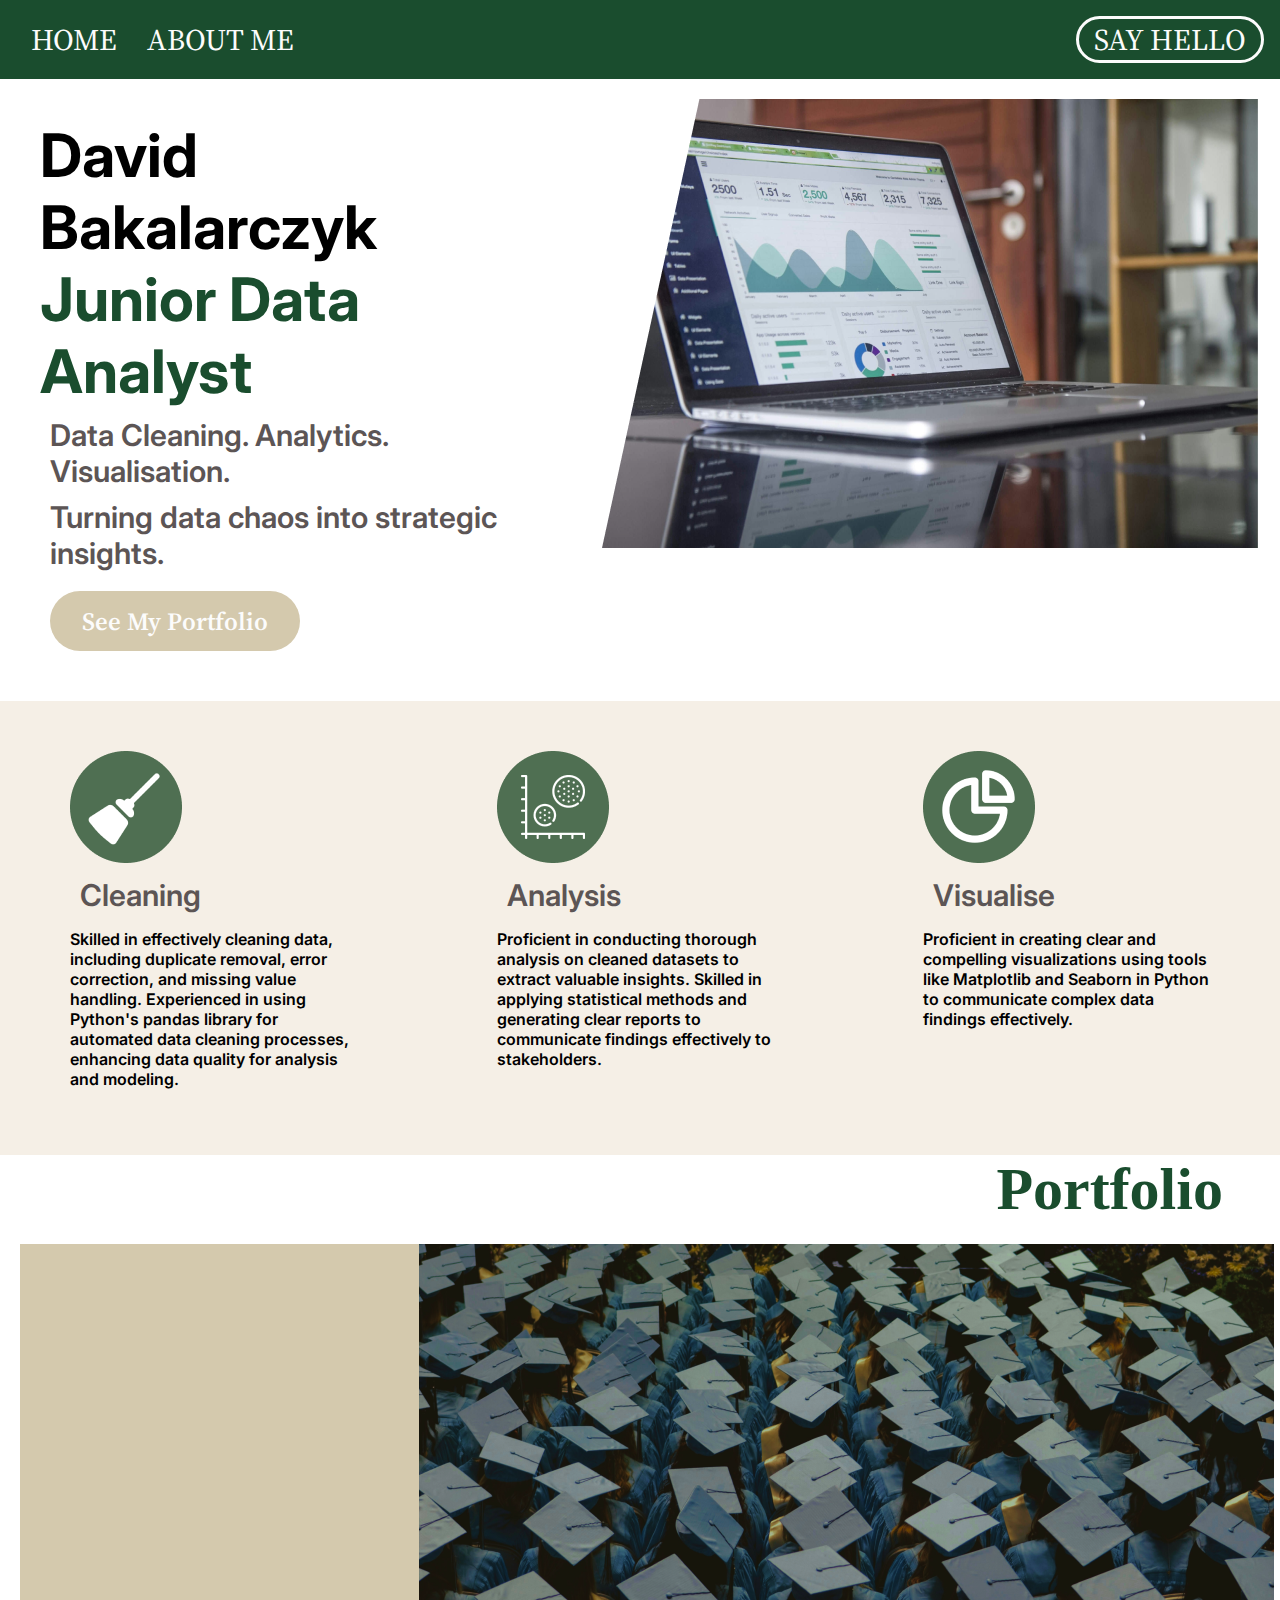
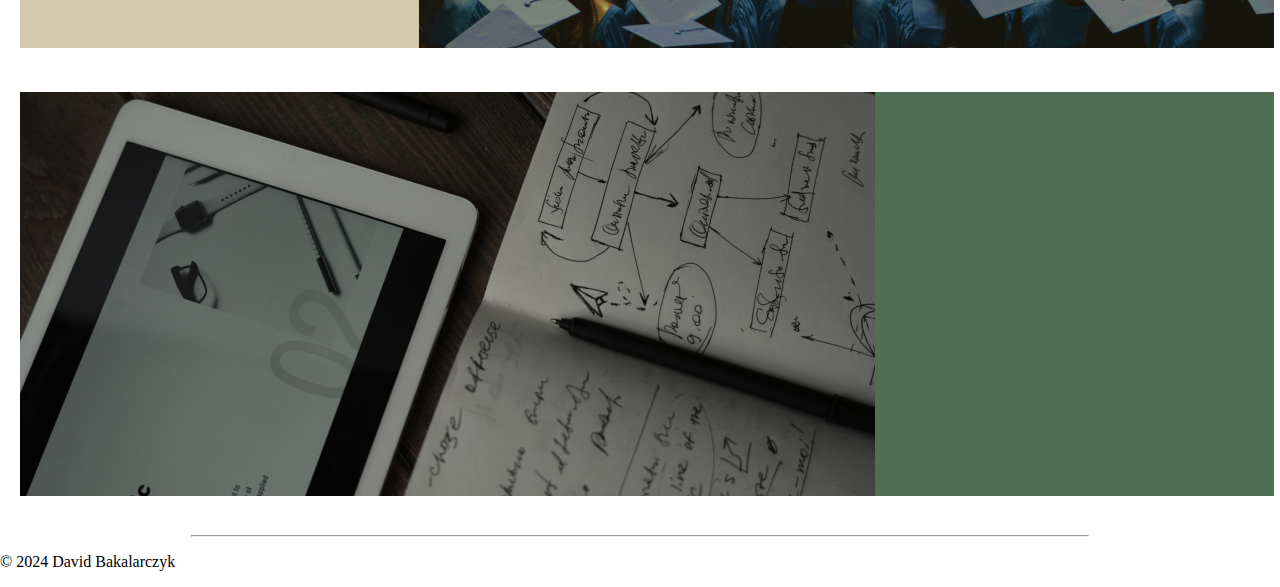
==== index.html @ 4bcd3a57 "Update HTML structure and CSS look on website, corelate with other updates" ====
<!doctype html>
<html lang="en">
  <head>
    <link rel="stylesheet" href="./static/styles.css">
    <link rel="preconnect" href="https://fonts.googleapis.com">
    <link rel="preconnect" href="https://fonts.gstatic.com" crossorigin>
    <link href="https://fonts.googleapis.com/css2?family=Source+Serif+4:ital,opsz,wght@0,8..60,200..900;1,8..60,200..900&display=swap" rel="stylesheet">
    <link href="https://fonts.googleapis.com/css2?family=Inter:wght@100..900&display=swap" rel="stylesheet">
  </head>

  <body>
    <nav class="navbar">
        <ul>
            <li class="item1"><a href="">HOME</a></li>
            <li class="item2"><a href="">ABOUT ME</a></li>
            <li class="item3"><a href="">SAY HELLO</a></li>
        </ul>
    </nav>

    <section class="split-section">
        <div class="text-section"> 
            <h2 class="name">David Bakalarczyk</h2>
            <h2 class="job-title">Junior Data Analyst</h2>
            <p class="short-description">Data Cleaning. Analytics. Visualisation.</p>
            <p class="short-description">Turning data chaos into strategic insights.</p>
            <button class="porfolio-button">See My Portfolio</button>
        </div>
        <div class="image-section">
            <img src="./static/laptop_image.png" 
            alt="Picture of laptop with plots and charts"/> 
        </div>
    </section>

    <section class="porfolio-section">

        <div class="column">
            <img src="./static/cleaning_image.png" alt="cleaning broom image" />        
            <p class="short-description">Cleaning</p>
            <p class="skill-description">
                Skilled in effectively cleaning data, including duplicate removal, 
                error correction, and missing value handling. Experienced in using Python's pandas
                library for automated data cleaning processes, enhancing data quality for analysis 
                and modeling.
            </p>
        </div>

        <div class="column">
            <img src="./static/plot_image.png" alt="Image of analise on the plot"/> 
            <p class="short-description">Analysis</p>
            <p class="skill-description">
                Proficient in conducting thorough analysis on cleaned datasets to extract 
                valuable insights. Skilled in applying statistical methods and generating 
                clear reports to communicate findings effectively to stakeholders.
            </p>
        </div>

        <div class="column">
            <img src="./static/chart_image.png" alt="Image of visualisation on the chart"/> 
            <p class="short-description">Visualise</p>
            <p class="skill-description">
                Proficient in creating clear and compelling visualizations using tools 
                like Matplotlib and Seaborn in Python to communicate complex data findings 
                effectively.
            </p>
        </div>

    </section>

    <section>
        <div class="grid-container">
            <div>
                <h2 class="job-title label-portfolio">Portfolio</h2>
            </div>
            <div class="grid-item">
                <img src="./static/graduation_image.png" alt="Graduation image with phrase:'My Bachelor's Thesis'"/>
            </div>
            <div class="grid-item">
                <img src="./static//related_image.png" alt="Related Analysis Projects Image"/>
            </div>
        </div>

    </section>

    <section class="Tool-Proficiency">
        <div> 
            <hr style="width: 70%; margin-top: 15px;"/>
        </div>
    </section>

    <footer>
        <p>© 2024 David Bakalarczyk</p>
    </footer>

  </body>

</html>
---- static/styles.css ----
body, html {
    margin: 0;
    padding: 0;
}

.navbar {
    background-color: #1A4D2E;
    height: 78.68px;
    width: 100%;
    margin: 0;
    padding: 0;
}

.navbar ul {
    list-style-type: none;
    padding: 16px;
    margin: 0;
    overflow: hidden;
    display: flex; 
    justify-content: flex-start; 
    align-items: center;
}

.navbar a {
    text-decoration: none;
    color: #FCFCFC;
    padding: 15px;
    font-size: 30px;
    font-family: "Source Serif 4", serif;
    font-weight: medium;
}


.item3 {
    margin-left: auto; 
    border-width: 3px;
    border-color: #FCFCFC;
    border-style: solid;
    border-radius: 90px;
}

.name {
    font-size: 60px;
    margin: 0;
    padding: 0;
}

.job-title {
    font-size: 60px;
    margin: 0;
    padding: 0;
    color: #1A4D2E;
}

.split-section {
    display: flex;
}

.text-section, .image-section {
    flex: 1;
    padding: 20px;
}

.text-section {
    margin: 20px;
    padding: 20px;
    font-family: "Inter";
}

.porfolio-button {
    border: #D4C9AD;
    background-color: #D4C9AD;
    color: #FCFCFC;
    font-family: "Source Serif 4", serif;
    font-weight: 600;
    border-radius: 90px;
    height: 60px;
    width: 250.45px;
    font-size: 25px;
    margin: 10px;
}

.short-description {
    font-size: 30px;
    font-family: "Inter";
    font-weight: 600;
    color: #5C5555;
    margin: 10px;
}

.porfolio-section {
    background-color: #F5EFE6;
    display: flex;
}

.column {
    float: left;
    padding: 50px 70px ;
    width: 33.33%;
}

.skill-description {
    font-family: "Inter";
    font-weight: 600;
    font-size: 16px;
    color: #000000;   
}

.label-portfolio {
    margin-left: 77%;
}

.grid-container {
    display: grid;
    grid-template-columns: auto;
}

.grid-item {
    padding: 20px;
    text-align: center;
}
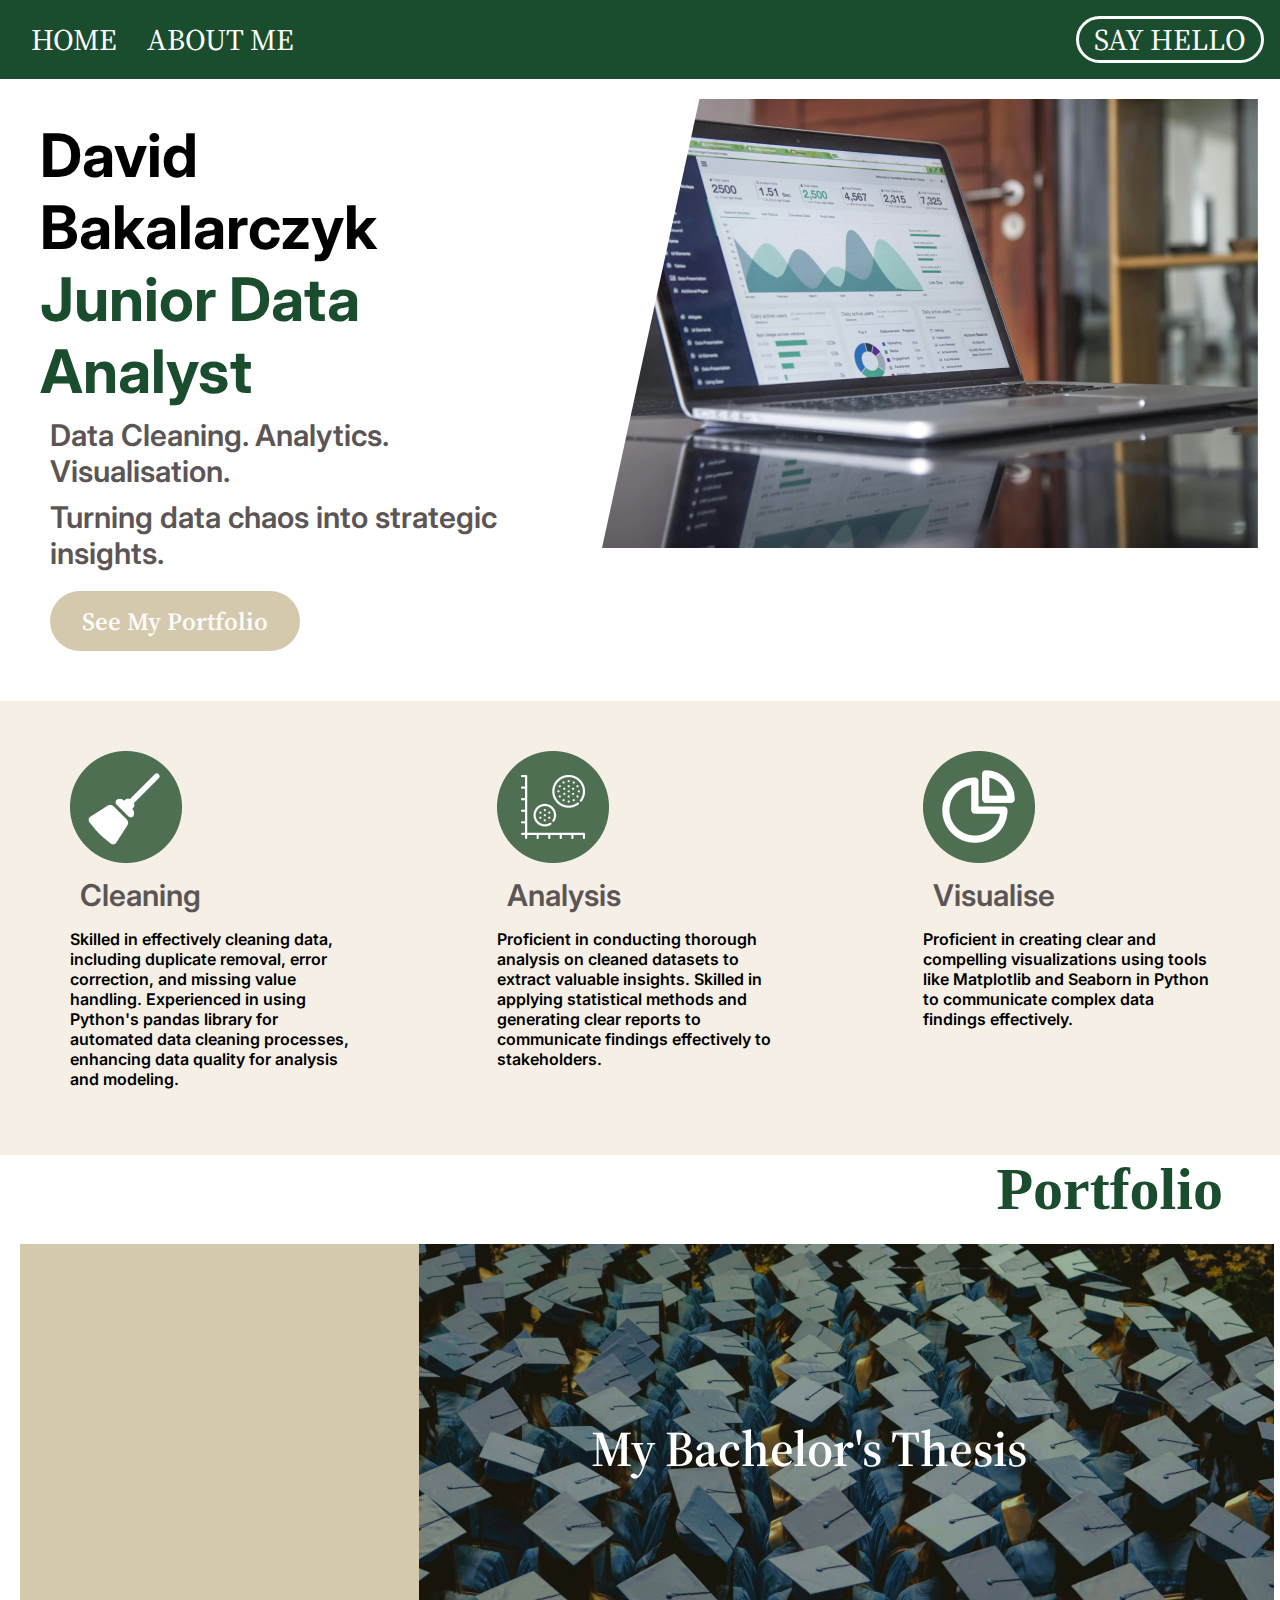
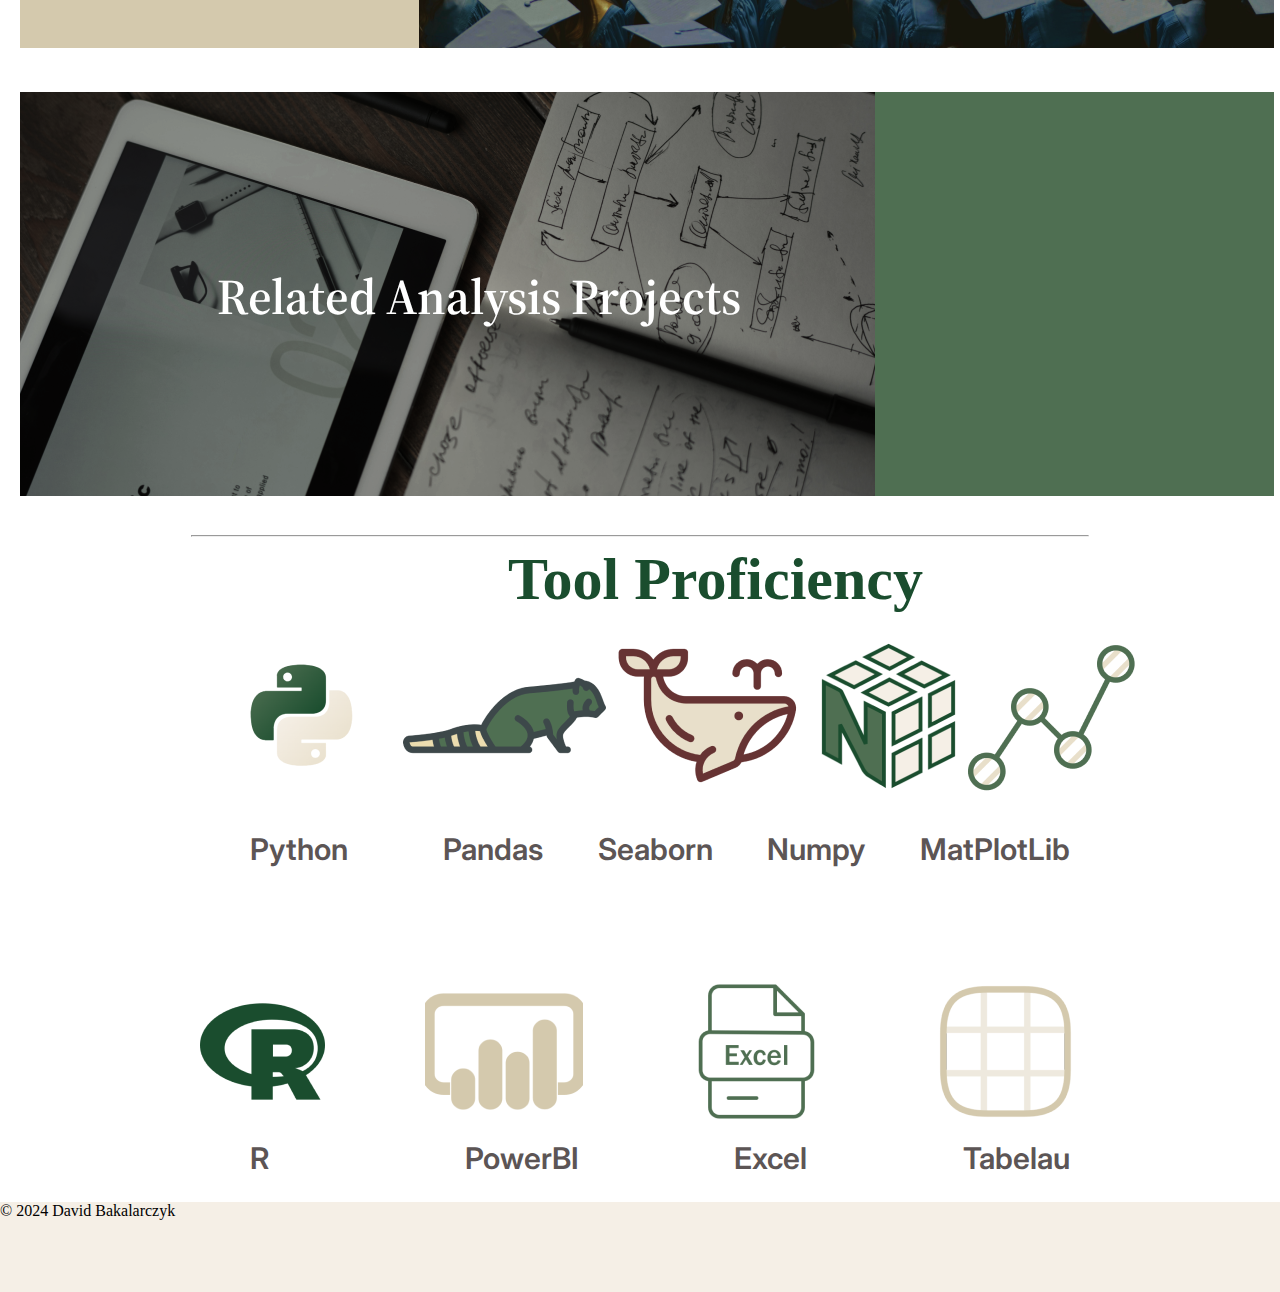
==== commit 5fe24b60: "Upgrade 'Tool Proficiency' Section and starting footer section" ====
--- a/index.html
+++ b/index.html
@@ -73,9 +73,11 @@
             </div>
             <div class="grid-item">
                 <img src="./static/graduation_image.png" alt="Graduation image with phrase:'My Bachelor's Thesis'"/>
+                <div class="white-text">My Bachelor's Thesis</div>
             </div>
             <div class="grid-item">
                 <img src="./static//related_image.png" alt="Related Analysis Projects Image"/>
+                <div class="white-text-1">Related Analysis Projects</div>
             </div>
         </div>
 
@@ -83,11 +85,59 @@
 
     <section class="Tool-Proficiency">
         <div> 
-            <hr style="width: 70%; margin-top: 15px;"/>
+            <div><hr style="width: 70%; margin-top: 15px;"/></div>
+            <div class="grid-container-python">
+                <h2 class="job-title label-tool">Tool Proficiency</h2>
+            </div>
+            <div class="grid-container-python">
+                <div>
+                    <img src="./static/python_svg_icon.png">
+                </div>
+                <div>
+                    <img src="./static/pandas__svg_icon.png">
+                </div>
+                <div>
+                    <img src="./static/seaborn_svg_icon.png">
+                </div>
+                <div>
+                    <img src="./static/numpy_svg_icon.png">
+                </div>
+                <div>
+                    <img src="./static/matplotlib_svg_icon.png">
+                </div>
+            </div>
+            <div class="grid-container-python">
+                <p class="short-description" style="margin: 0px 50px;">Python</p>
+                <p class="short-description">Pandas</p>
+                <p class="short-description">Seaborn</p>
+                <p class="short-description">Numpy</p>
+                <p class="short-description">MatPlotLib</p>
+            </div>
+            <div class="grid-container-python" style="margin-top: 100px;">
+                <div>
+                    <img src="./static/r_svg_icon.png">
+                </div>
+                <div>
+                    <img src="./static/powerbi_svg_icon.png">
+                </div>
+                <div>
+                    <img src="./static/excel_svg_icon.png">
+                </div>
+                <div>
+                    <img src="./static/tabelau_svg_icon.png">
+                </div>
+            </div> 
+            <div class="grid-container-python">
+                <p class="short-description" style="margin: 0px 50px;">R</p>
+                <p class="short-description">PowerBI</p>
+                <p class="short-description">Excel</p>
+                <p class="short-description">Tabelau</p>
+
+            </div>
         </div>
     </section>
 
-    <footer>
+    <footer class="footer">
         <p>© 2024 David Bakalarczyk</p>
     </footer>
 
--- a/static/styles.css
+++ b/static/styles.css
@@ -118,4 +118,47 @@
 .grid-item {
     padding: 20px;
     text-align: center;
+    position: relative; 
+    display: inline-block;
+}
+
+.white-text {
+    position: absolute; 
+    top: 50%; 
+    left: 62.5%;
+    transform: translate(-50%, -50%); 
+    color: white;
+    padding: 10px;
+    font-size: 50px;
+    font-family: "Source Serif 4", serif;
+    font-weight: 600;
+}
+
+.white-text-1 {
+    position: absolute; 
+    top: 50%; 
+    left: 37%;
+    transform: translate(-50%, -50%); 
+    color: white;
+    padding: 10px;
+    font-size: 50px;
+    font-family: "Source Serif 4", serif;
+    font-weight: 600;
+}
+
+.grid-container-python {
+    display: flex;
+    justify-content: space-between; 
+    align-items: center;
+    margin: 0px 200px;
+}
+
+.label-tool {
+    margin-left: 35%;
+}
+
+
+.footer {
+    height: 90px;
+    background-color: #F5EFE6;
 }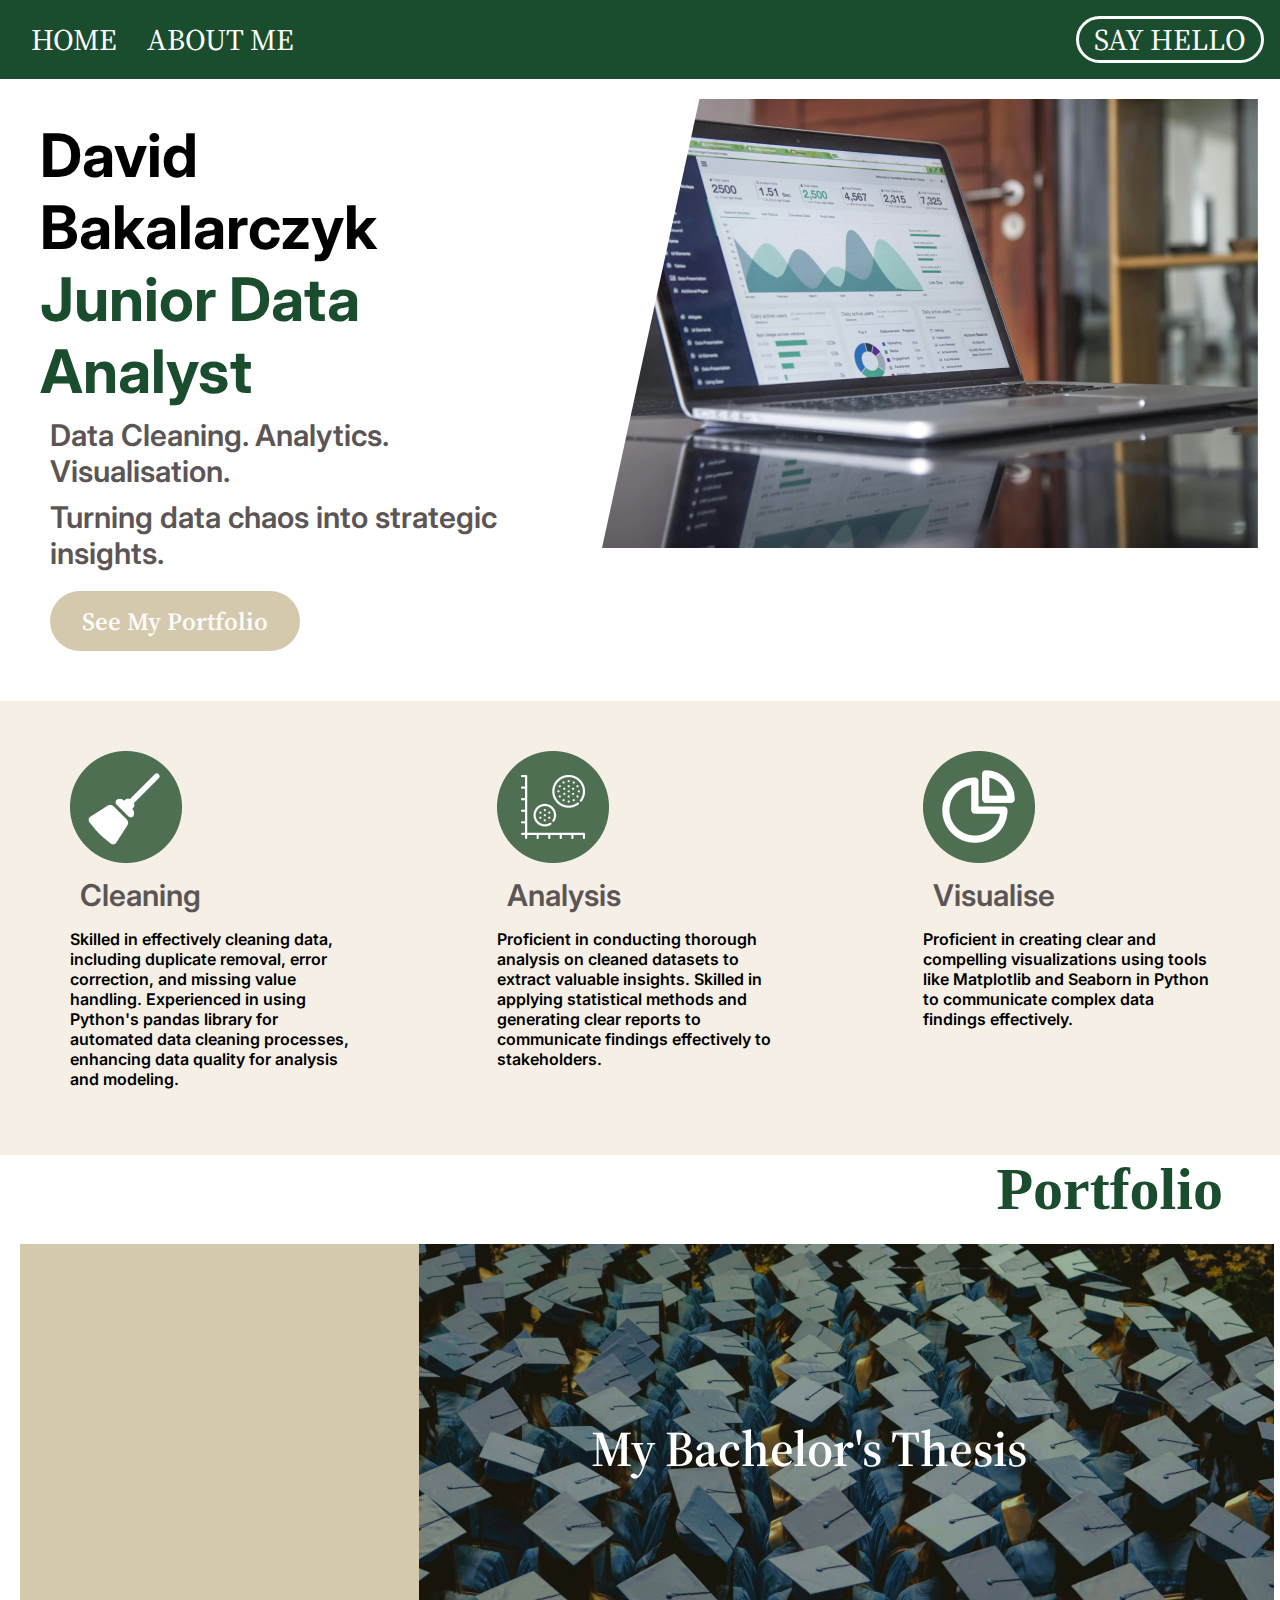
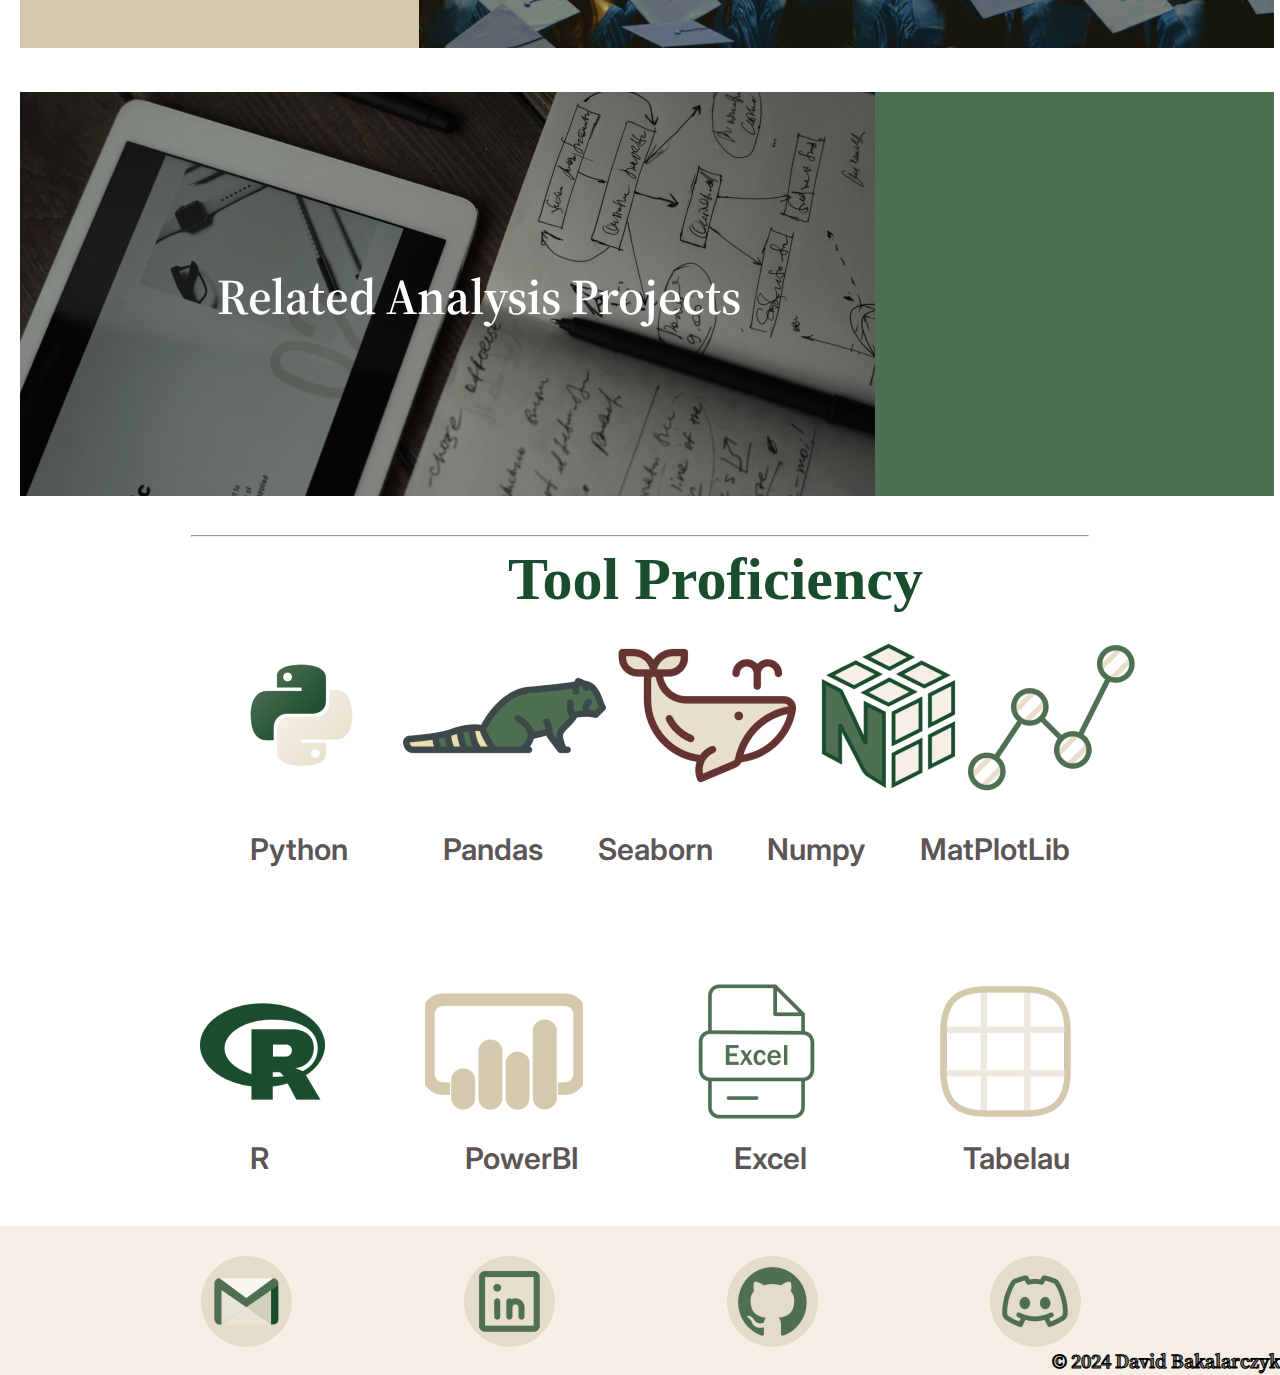
==== commit 18f698fe: "Add footer style and grid place area for imgs" ====
--- a/index.html
+++ b/index.html
@@ -138,7 +138,11 @@
     </section>
 
     <footer class="footer">
-        <p>© 2024 David Bakalarczyk</p>
+        <p class="footer-label">© 2024 David Bakalarczyk</p>
+        <img class="footer-item" src="./static/icon_gmail.png" style="grid-area: 1 / 1 / 2 / 2;" />
+        <img class="footer-item" src="./static/icon_linkedin.png" style="grid-area: 1 / 2 / 2 / 3;"/>
+        <img class="footer-item" src="./static/icon_github.png" style="grid-area: 1 / 3 / 2 / 4;"/>
+        <img class="footer-item" src="./static/icon_discord.png" style="grid-area: 1 / 4 / 2 / 5;"/>
     </footer>
 
   </body>
--- a/static/styles.css
+++ b/static/styles.css
@@ -159,6 +159,26 @@
 
 
 .footer {
-    height: 90px;
     background-color: #F5EFE6;
-}+    display: grid;
+    grid-template-columns: repeat(4, 1fr);
+    grid-template-rows: 1fr 0.1fr;
+    margin-top: 40px;
+}
+
+.footer-item {
+    margin: 0 65%;
+    padding: 30px 10px 0 30px;
+}
+
+.footer-label {
+    font-size: 20px;
+    font-family: "Source Serif 4", serif;
+    -webkit-text-fill-color: gray; 
+    -webkit-text-stroke-width: 1px;
+    -webkit-text-stroke-color: black;
+    font-weight: 600;
+    grid-area: 2/5/3/6;
+    margin: 0px;
+}
+
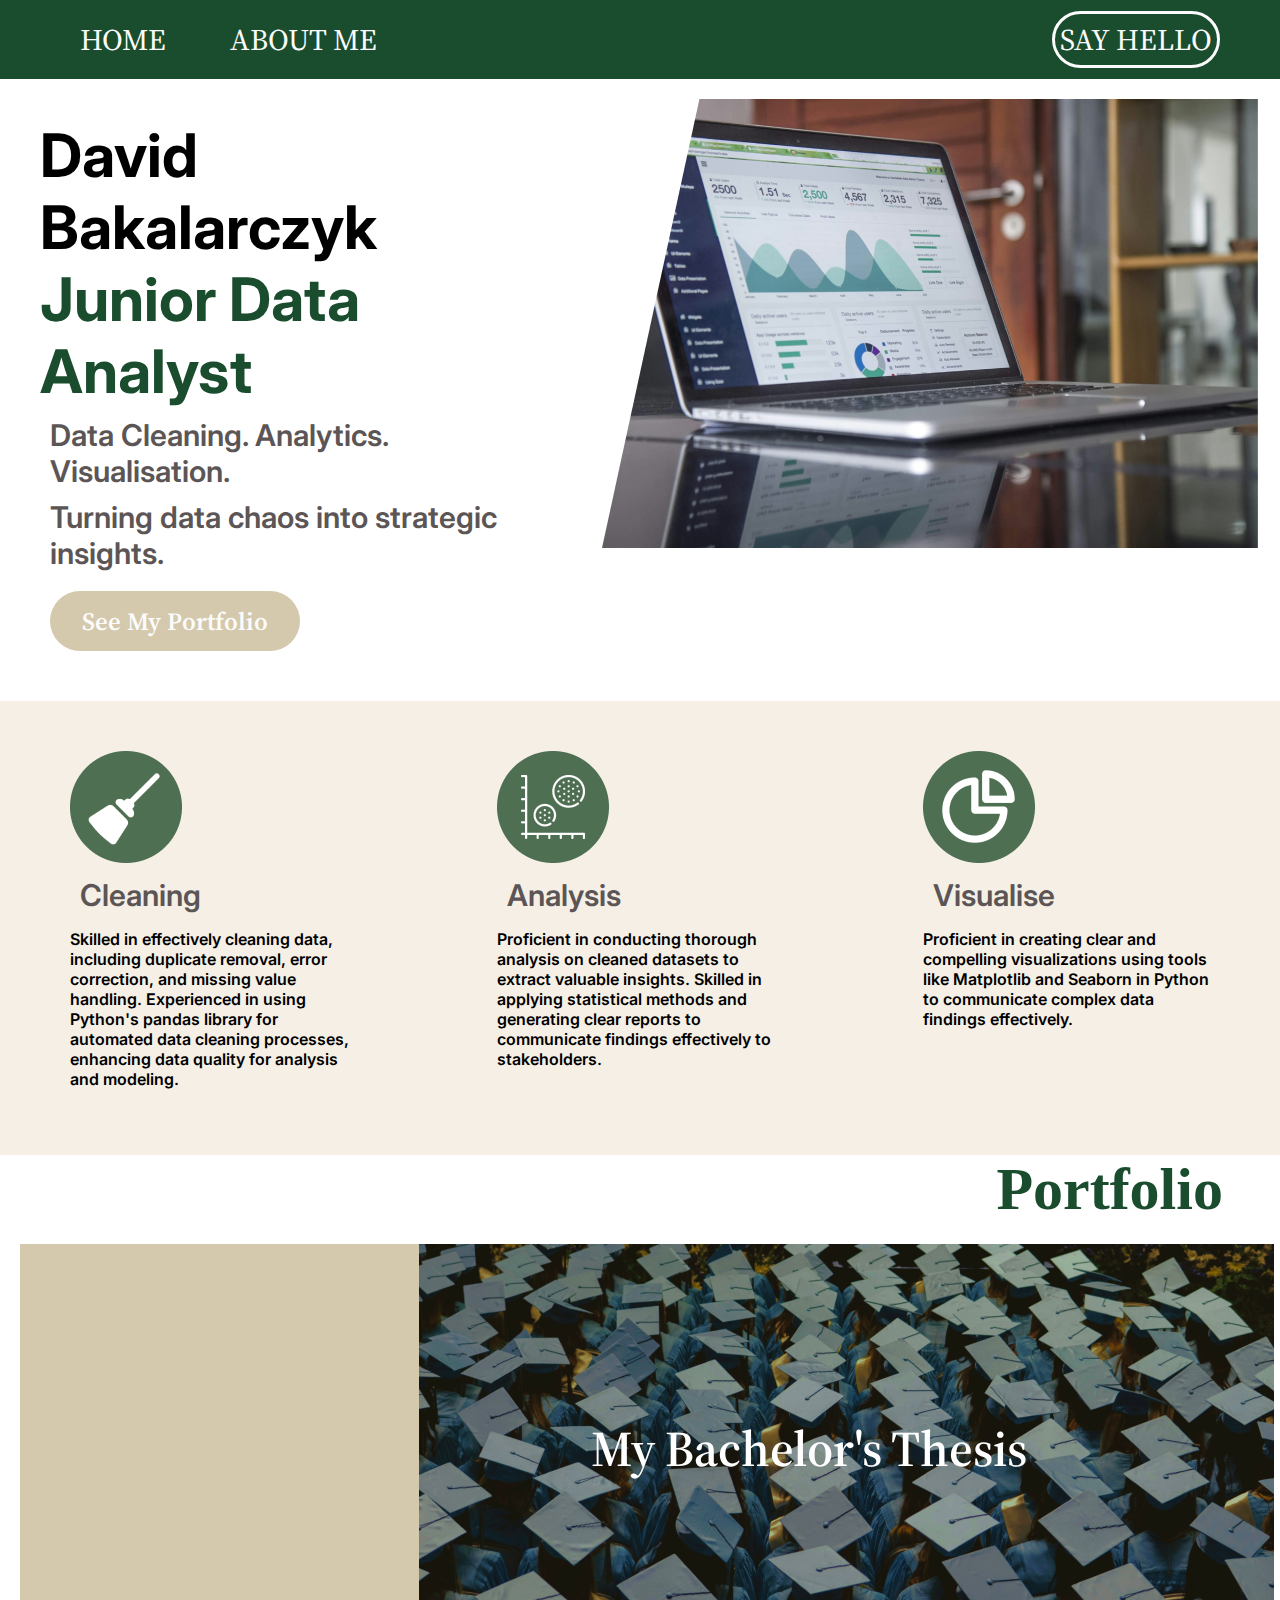
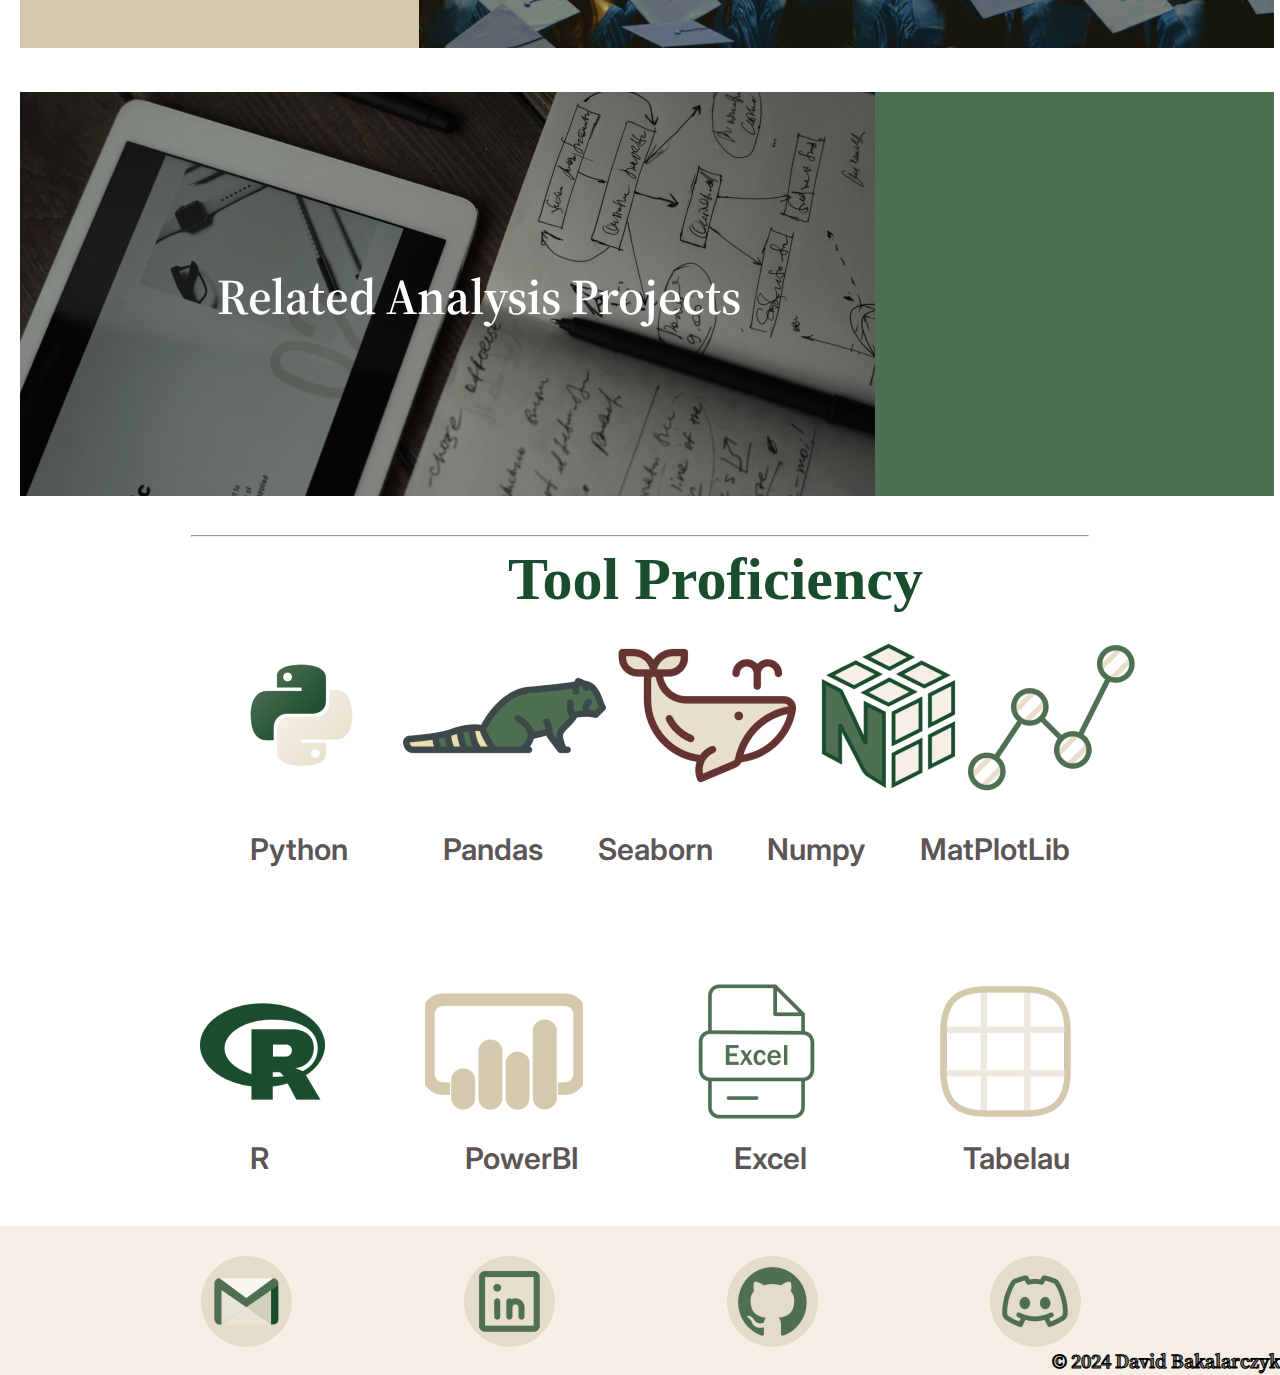
==== commit 4968d498: "Navbar improvement: Add grid and correct elements inside" ====
--- a/index.html
+++ b/index.html
@@ -10,11 +10,9 @@
 
   <body>
     <nav class="navbar">
-        <ul>
-            <li class="item1"><a href="">HOME</a></li>
-            <li class="item2"><a href="">ABOUT ME</a></li>
-            <li class="item3"><a href="">SAY HELLO</a></li>
-        </ul>
+        <div><a href="">HOME</a></div>
+        <div><a href="">ABOUT ME</a></div>
+        <div><a href="">SAY HELLO</a></div>
     </nav>
 
     <section class="split-section">
--- a/static/styles.css
+++ b/static/styles.css
@@ -3,41 +3,52 @@
     padding: 0;
 }
 
+/* NAVBAR SECTION START*/
+
 .navbar {
     background-color: #1A4D2E;
-    height: 78.68px;
-    width: 100%;
-    margin: 0;
-    padding: 0;
-}
-
-.navbar ul {
-    list-style-type: none;
-    padding: 16px;
-    margin: 0;
-    overflow: hidden;
-    display: flex; 
-    justify-content: flex-start; 
+    display: grid;
+    grid-template-columns: auto;
+    grid-template-columns: 1fr;
+    height:78.68px;;
+    grid-auto-flow: dense;
+    justify-items: stretch;
     align-items: center;
+    column-gap: 40px;
 }
 
 .navbar a {
     text-decoration: none;
     color: #FCFCFC;
-    padding: 15px;
     font-size: 30px;
     font-family: "Source Serif 4", serif;
-    font-weight: medium;
+    font-weight: medium;   
 }
 
+.navbar div:first-child{
+    grid-column: -3;
+    width: 60px;
+    margin-left: 80px;
+}
 
-.item3 {
-    margin-left: auto; 
+.navbar div:nth-child(2){
+    grid-column: -2;
+    margin-left: 50px;
+}
+
+.navbar div:last-child {
+    grid-column: 2;
     border-width: 3px;
     border-color: #FCFCFC;
     border-style: solid;
     border-radius: 90px;
+    padding: 5px;
+    margin-right: 60px;
 }
+
+/* NAVBAR SECTION END*/
+
+
 
 .name {
     font-size: 60px;
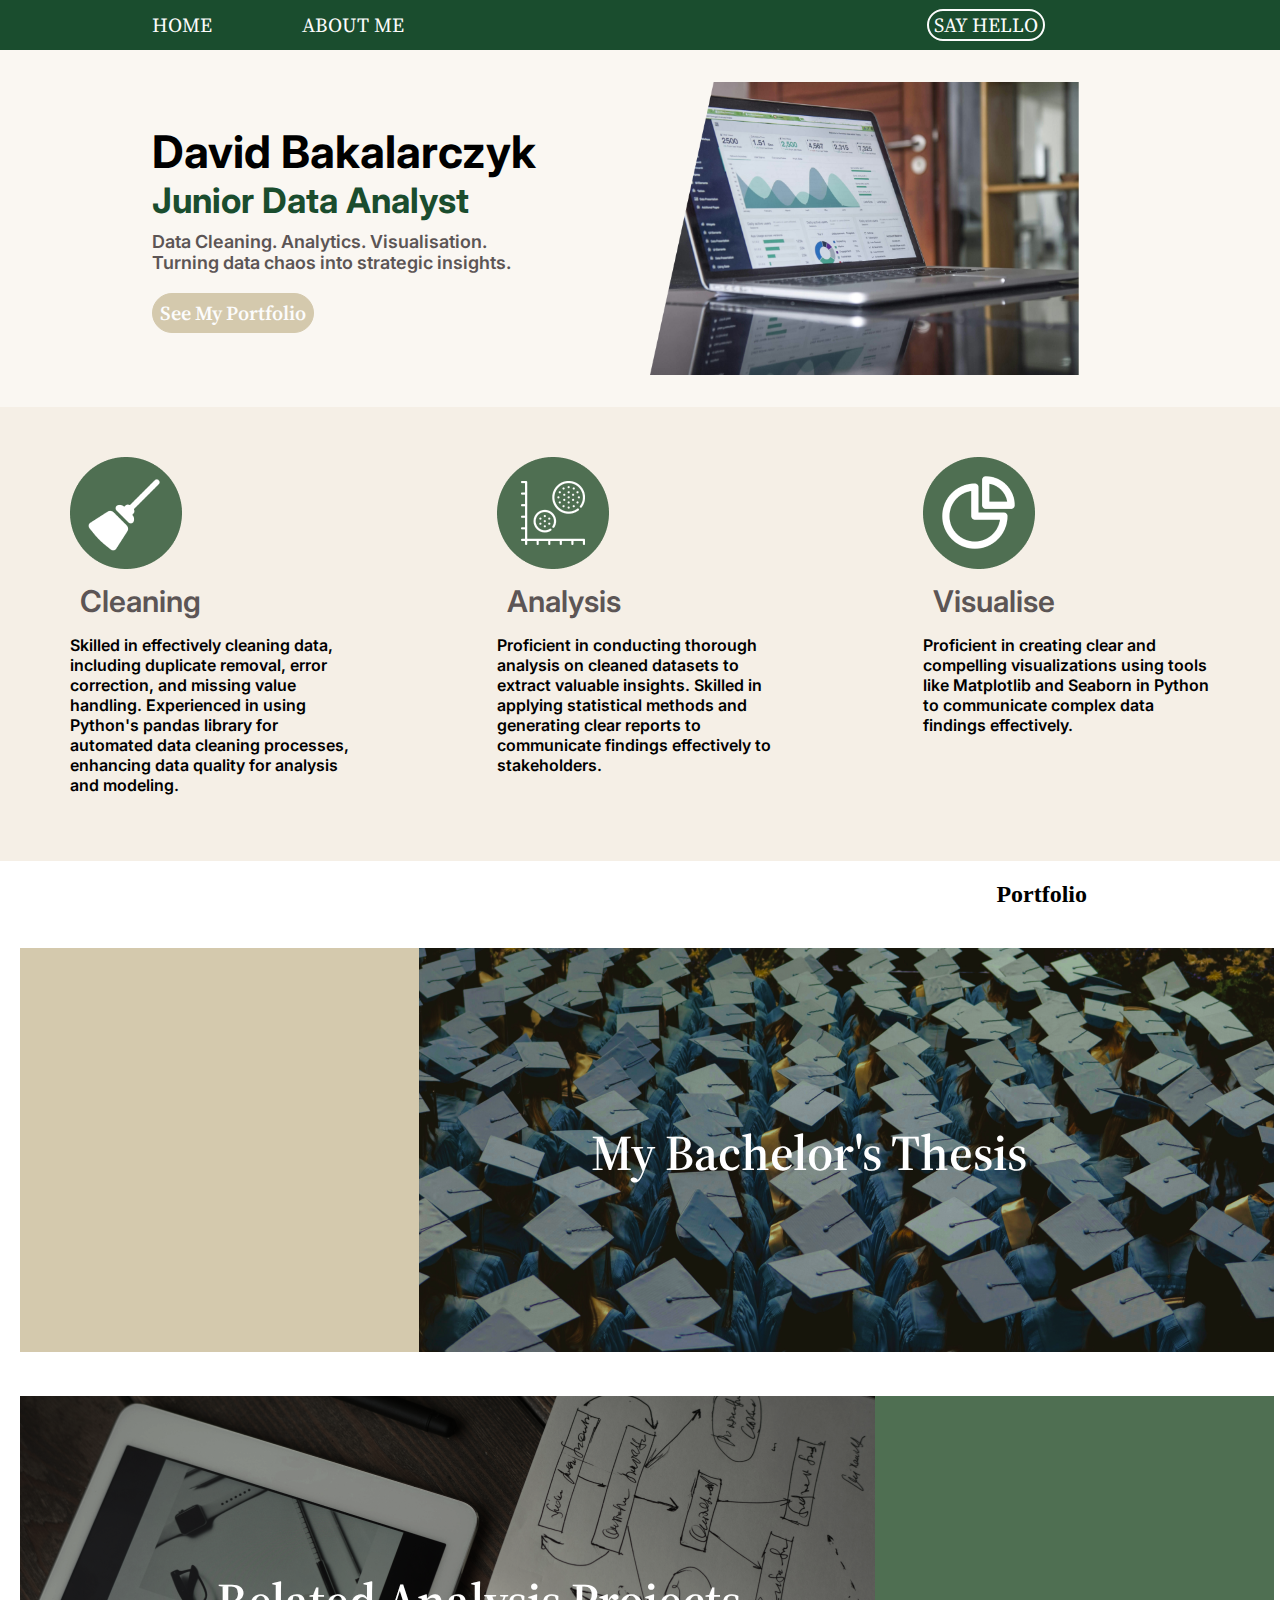
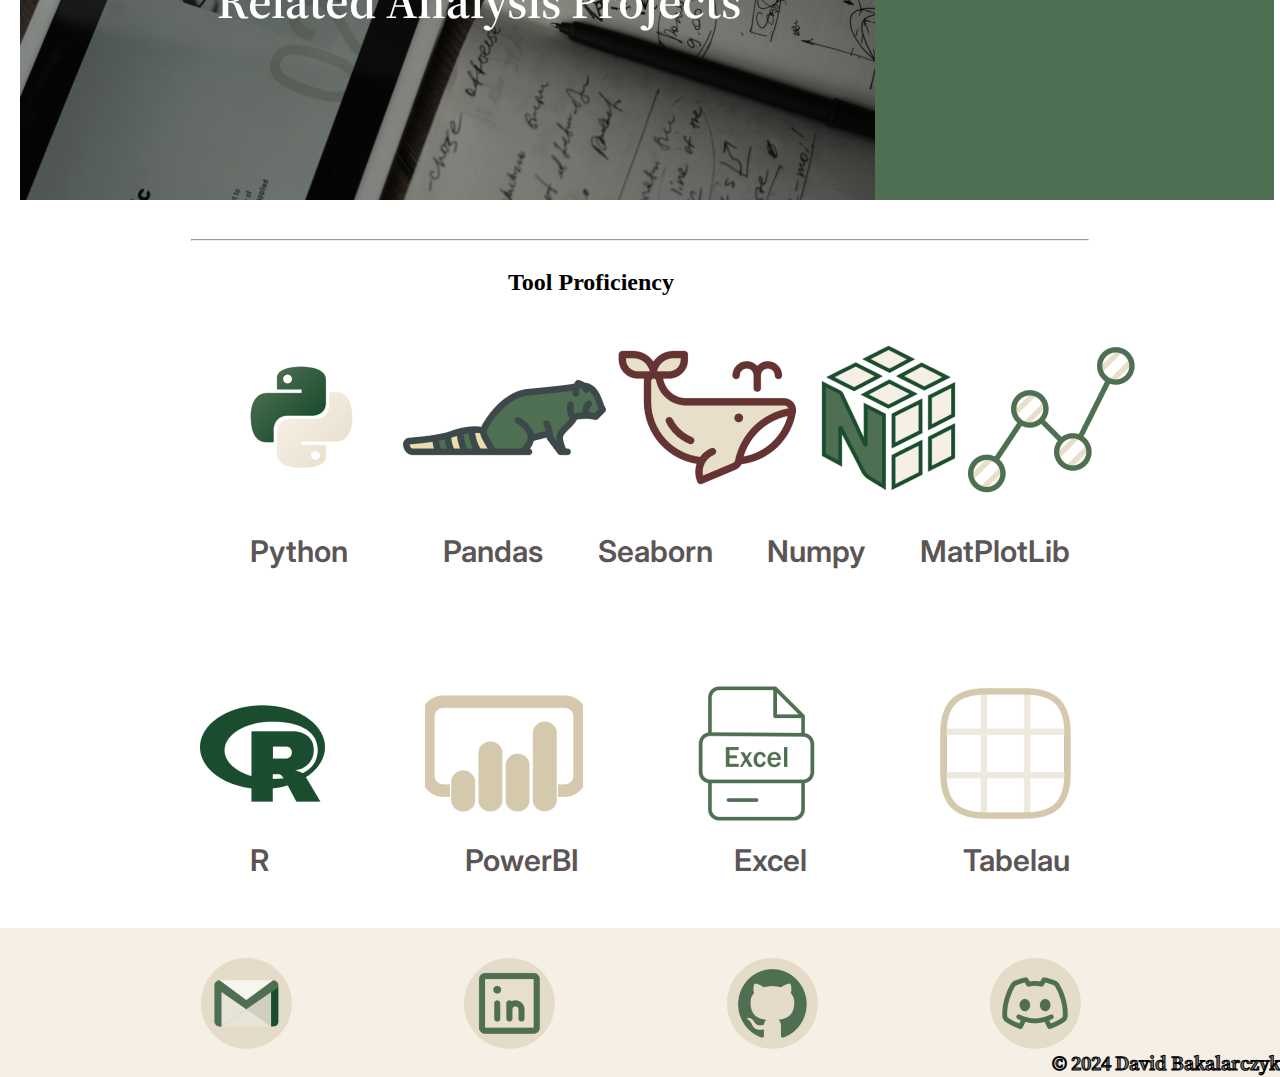
==== commit 93560069: "Visual Correction of Introduction Section: center layouts and img" ====
--- a/index.html
+++ b/index.html
@@ -15,15 +15,16 @@
         <div><a href="">SAY HELLO</a></div>
     </nav>
 
-    <section class="split-section">
-        <div class="text-section"> 
-            <h2 class="name">David Bakalarczyk</h2>
-            <h2 class="job-title">Junior Data Analyst</h2>
-            <p class="short-description">Data Cleaning. Analytics. Visualisation.</p>
-            <p class="short-description">Turning data chaos into strategic insights.</p>
-            <button class="porfolio-button">See My Portfolio</button>
+    <section class="introduction-section">
+        <div> 
+            <h2>David Bakalarczyk</h2>
+            <h2>Junior Data Analyst</h2>
+            <p>Data Cleaning. Analytics. Visualisation.</p>
+            <p>Turning data chaos into strategic insights.</p>
+            <button>See My Portfolio</button>
         </div>
-        <div class="image-section">
+        
+        <div>
             <img src="./static/laptop_image.png" 
             alt="Picture of laptop with plots and charts"/> 
         </div>
--- a/static/styles.css
+++ b/static/styles.css
@@ -1,84 +1,157 @@
+:root {
+    font-size: 16px;
+}
+
 body, html {
     margin: 0;
     padding: 0;
-}
-
-/* NAVBAR SECTION START*/
+    font-size: 1rem;
+}
+
+/* NAVBAR SECTION START */
 
 .navbar {
     background-color: #1A4D2E;
     display: grid;
     grid-template-columns: auto;
     grid-template-columns: 1fr;
-    height:78.68px;;
+    height: 3.125rem;
     grid-auto-flow: dense;
     justify-items: stretch;
     align-items: center;
-    column-gap: 40px;
+    column-gap: 2.5rem;
 }
 
 .navbar a {
     text-decoration: none;
     color: #FCFCFC;
-    font-size: 30px;
+    font-size: 1.25rem;
     font-family: "Source Serif 4", serif;
     font-weight: medium;   
 }
 
 .navbar div:first-child{
     grid-column: -3;
-    width: 60px;
-    margin-left: 80px;
+    width: 3.75rem;
+    margin-left: 9.5rem;
 }
 
 .navbar div:nth-child(2){
     grid-column: -2;
-    margin-left: 50px;
+    margin-left: 3.125rem;
 }
 
 .navbar div:last-child {
     grid-column: 2;
-    border-width: 3px;
+    border-width: 0.125rem;
     border-color: #FCFCFC;
     border-style: solid;
-    border-radius: 90px;
-    padding: 5px;
-    margin-right: 60px;
-}
-
-/* NAVBAR SECTION END*/
-
-
-
-.name {
+    border-radius: 5.625rem;
+    padding-right: 0.3125rem;
+    padding-left: 0.3125rem;
+    margin-right: 14.7rem;
+}
+
+/* NAVBAR SECTION END */
+
+.introduction-section {
+    background-color: #FAF7F2;
+    display: grid;
+    grid-template-columns: repeat(2, 1fr);
+    gap: 1.25rem;
+    justify-items: stretch;
+    align-items: center;
+    font-family: Inter;
+}
+
+.introduction-section div:nth-child(1) {
+    grid-column: 1;
+    margin-left: 9.5rem;
+}
+
+.introduction-section div:nth-child(2) {
+    grid-column: 2;
+    margin: 2rem 1rem 2rem 0rem;
+}
+
+.introduction-section h2:nth-of-type(1) {
+    font-size: 2.8125rem;
+    margin: 0;
+    padding: 0;
+}
+
+.introduction-section h2:nth-of-type(2) {
+    font-size: 2.1875rem;
+    margin: 0;
+    padding: 0;
+    color: #1A4D2E;
+}
+
+.introduction-section p {
+    font-size: 1.125rem;
+    font-family: "Inter";
+    font-weight: 600;
+    color: #5C5555;    
+    margin: 0;
+}
+
+.introduction-section p:nth-of-type(1) {
+    margin-top: 0.625rem;
+}
+
+
+.introduction-section button {
+    border: 0.0625rem solid #D4C9AD;
+    background-color: #D4C9AD;
+    color: #FCFCFC;
+    font-family: "Source Serif 4", serif;
+    font-weight: 600;
+    border-radius: 5.625rem;
+    height: 2.5rem;
+    width: 10.125rem;
+    font-size: 1.25rem;
+    margin-left: 0rem;
+    margin-top: 1.25rem;
+}
+
+.introduction-section img {
+    max-width: 70%;
+    height: 70%;
+    display: block;
+}
+
+
+
+
+/* .name {
     font-size: 60px;
     margin: 0;
     padding: 0;
-}
-
-.job-title {
+} */
+
+/* .job-title {
     font-size: 60px;
     margin: 0;
     padding: 0;
     color: #1A4D2E;
-}
-
-.split-section {
+} */
+
+/* .split-section {
     display: flex;
-}
-
-.text-section, .image-section {
+} */
+
+/* .text-section, .image-section {
     flex: 1;
     padding: 20px;
-}
-
-.text-section {
+} */
+
+/* .text-section {
     margin: 20px;
     padding: 20px;
     font-family: "Inter";
-}
-
-.porfolio-button {
+} */
+
+/* .porfolio-button {
     border: #D4C9AD;
     background-color: #D4C9AD;
     color: #FCFCFC;
@@ -89,7 +162,7 @@
     width: 250.45px;
     font-size: 25px;
     margin: 10px;
-}
+} */
 
 .short-description {
     font-size: 30px;
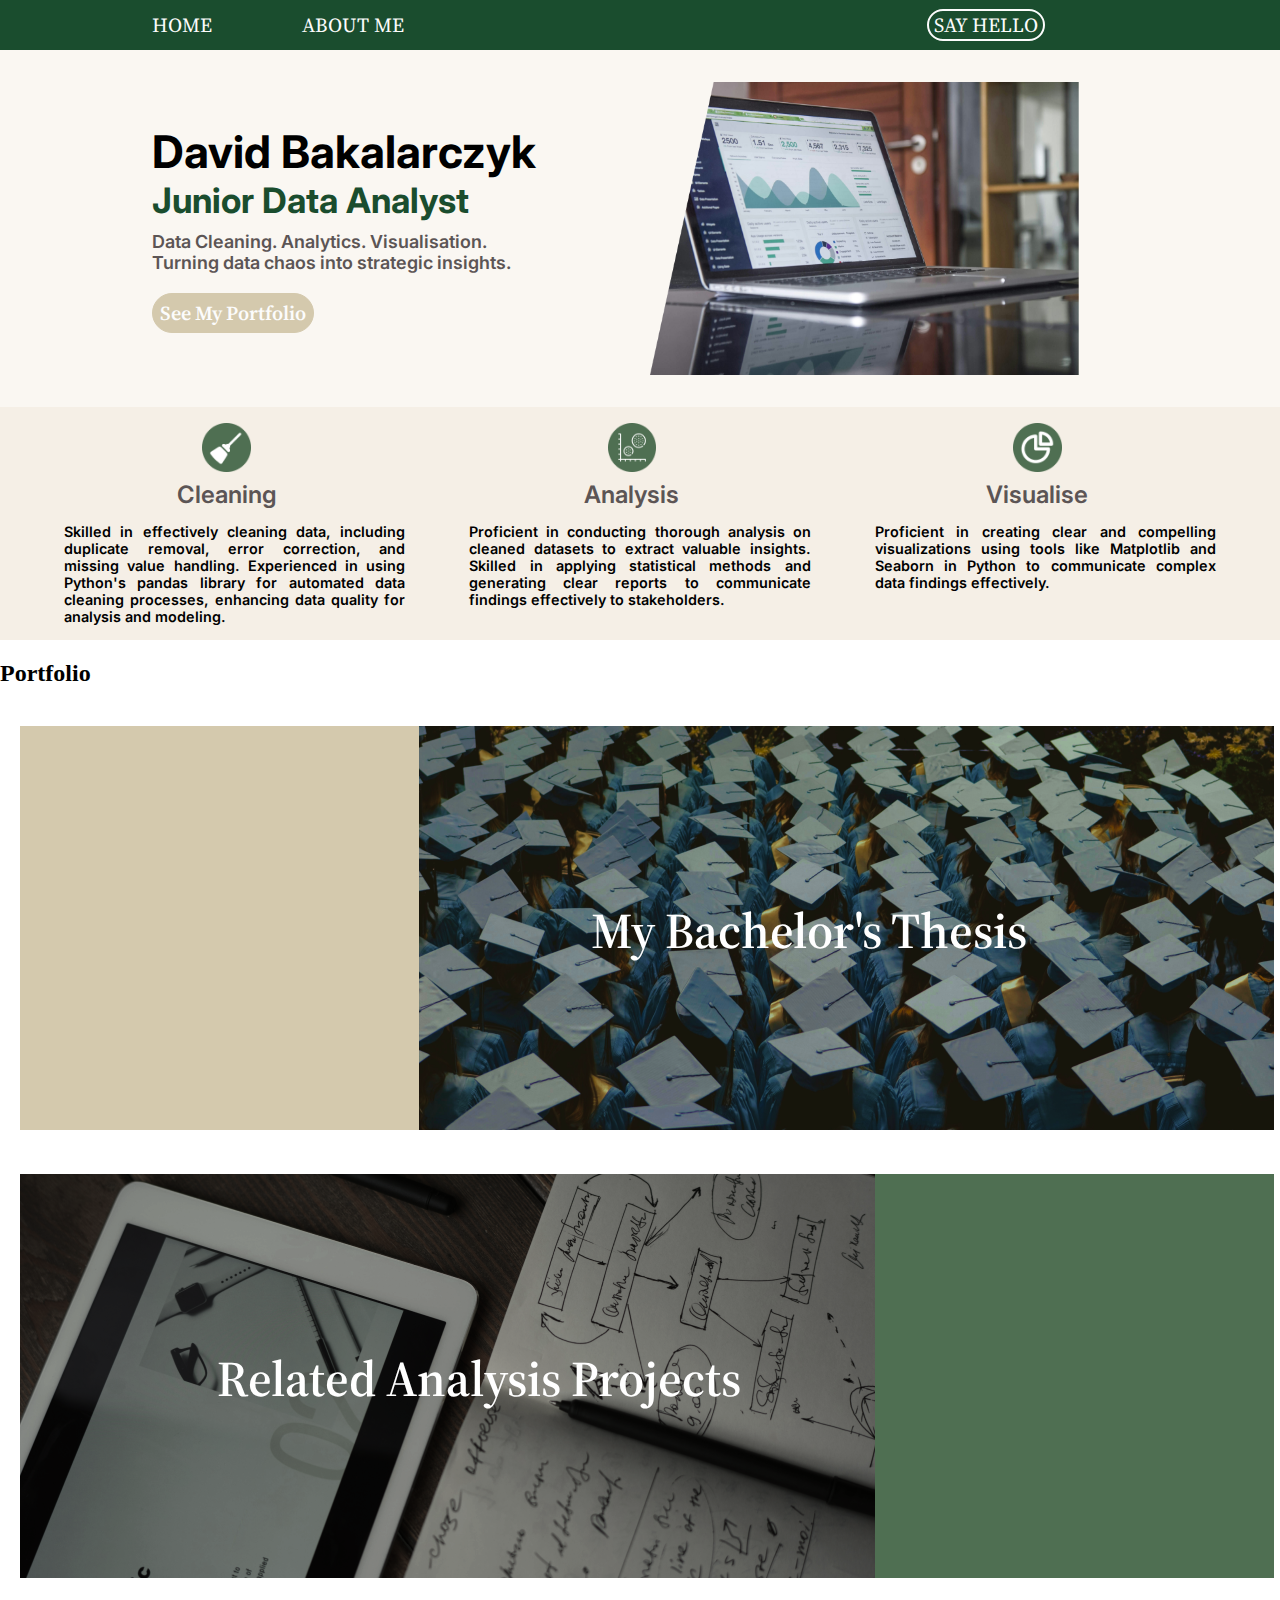
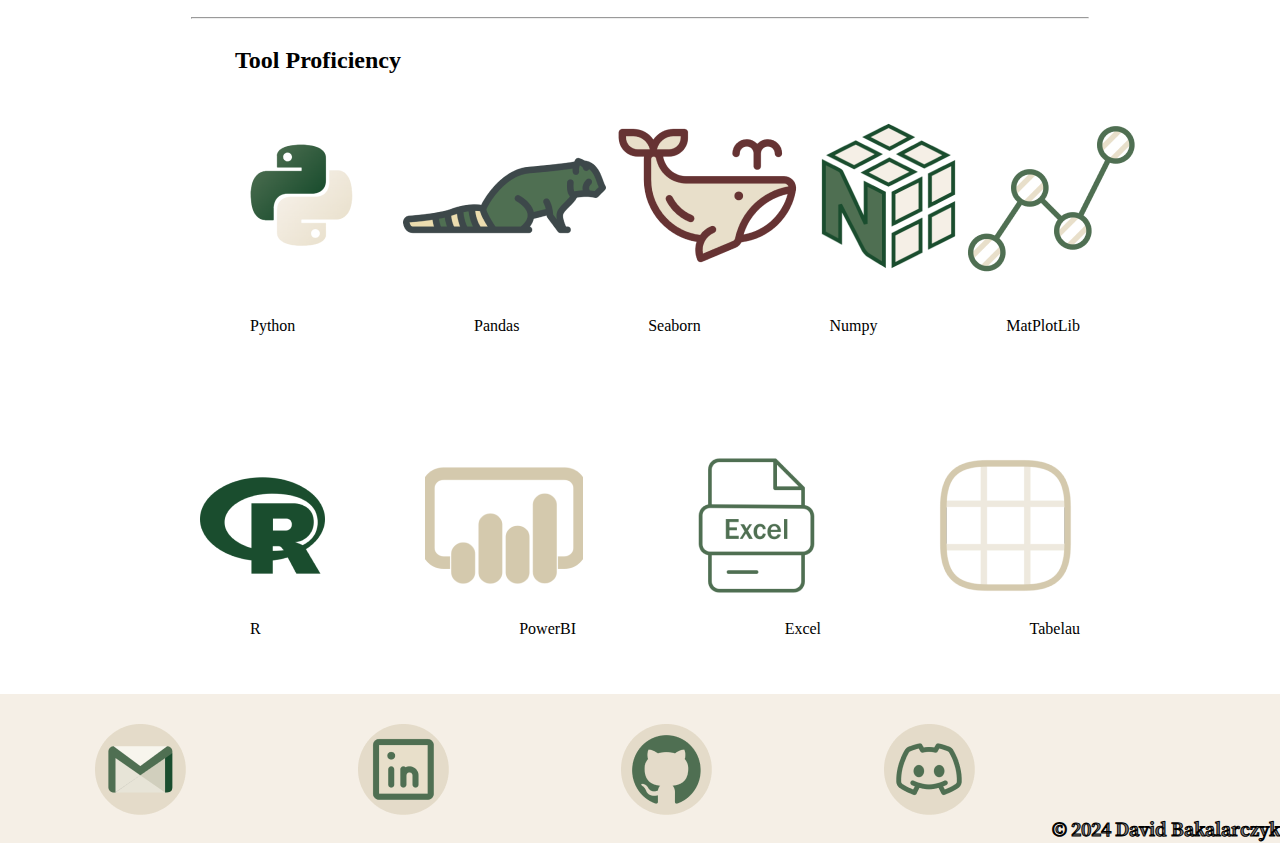
==== commit 0e87e67d: "Improvement of skill description: add grid to section and rescale elements" ====
--- a/index.html
+++ b/index.html
@@ -30,12 +30,11 @@
         </div>
     </section>
 
-    <section class="porfolio-section">
-
-        <div class="column">
+    <section class="short-description-section">
+        <div>
             <img src="./static/cleaning_image.png" alt="cleaning broom image" />        
-            <p class="short-description">Cleaning</p>
-            <p class="skill-description">
+            <h3>Cleaning</h3>
+            <p>
                 Skilled in effectively cleaning data, including duplicate removal, 
                 error correction, and missing value handling. Experienced in using Python's pandas
                 library for automated data cleaning processes, enhancing data quality for analysis 
@@ -43,20 +42,20 @@
             </p>
         </div>
 
-        <div class="column">
+        <div>
             <img src="./static/plot_image.png" alt="Image of analise on the plot"/> 
-            <p class="short-description">Analysis</p>
-            <p class="skill-description">
+            <h3>Analysis</h3>
+            <p>
                 Proficient in conducting thorough analysis on cleaned datasets to extract 
                 valuable insights. Skilled in applying statistical methods and generating 
                 clear reports to communicate findings effectively to stakeholders.
             </p>
         </div>
 
-        <div class="column">
+        <div>
             <img src="./static/chart_image.png" alt="Image of visualisation on the chart"/> 
-            <p class="short-description">Visualise</p>
-            <p class="skill-description">
+            <h3>Visualise</h3>
+            <p>
                 Proficient in creating clear and compelling visualizations using tools 
                 like Matplotlib and Seaborn in Python to communicate complex data findings 
                 effectively.
--- a/static/styles.css
+++ b/static/styles.css
@@ -54,6 +54,8 @@
 
 /* NAVBAR SECTION END */
 
+/* INTRODUCTION SECTION START */ 
+
 .introduction-section {
     background-color: #FAF7F2;
     display: grid;
@@ -61,7 +63,7 @@
     gap: 1.25rem;
     justify-items: stretch;
     align-items: center;
-    font-family: Inter;
+    font-family: "Inter";
 }
 
 .introduction-section div:nth-child(1) {
@@ -120,79 +122,52 @@
     display: block;
 }
 
-
-
-
-/* .name {
-    font-size: 60px;
-    margin: 0;
-    padding: 0;
-} */
-
-/* .job-title {
-    font-size: 60px;
-    margin: 0;
-    padding: 0;
-    color: #1A4D2E;
-} */
-
-/* .split-section {
-    display: flex;
-} */
-
-/* .text-section, .image-section {
-    flex: 1;
-    padding: 20px;
-} */
-
-/* .text-section {
-    margin: 20px;
-    padding: 20px;
-    font-family: "Inter";
-} */
-
-/* .porfolio-button {
-    border: #D4C9AD;
-    background-color: #D4C9AD;
-    color: #FCFCFC;
-    font-family: "Source Serif 4", serif;
-    font-weight: 600;
-    border-radius: 90px;
-    height: 60px;
-    width: 250.45px;
-    font-size: 25px;
-    margin: 10px;
-} */
-
-.short-description {
-    font-size: 30px;
+/* INTRODUCTION SECTION END */ 
+
+/* SHORT DESRIBSTION START */
+
+.short-description-section {
+
+    background-color: #F5EFE6;
+    display: grid;
+    grid-template-columns: repeat(3, 1fr);
+    justify-items: stretch;
+    align-items: stretch;
+    padding-top: 1rem;
+    padding-left: 4rem;
+}
+
+.short-description-section img {
+    max-width: 12%;
+    margin: auto;
+    display: block;
+    padding-right: 5rem;
+}
+
+.short-description-section h3 {
+    font-size: 1.5rem;
     font-family: "Inter";
     font-weight: 600;
     color: #5C5555;
-    margin: 10px;
-}
-
-.porfolio-section {
-    background-color: #F5EFE6;
-    display: flex;
-}
-
-.column {
-    float: left;
-    padding: 50px 70px ;
-    width: 33.33%;
-}
-
-.skill-description {
-    font-family: "Inter";
-    font-weight: 600;
-    font-size: 16px;
-    color: #000000;   
-}
-
-.label-portfolio {
-    margin-left: 77%;
-}
+    margin-top: 0.5rem;
+    margin-bottom: 0.5rem;
+    display: block;
+    text-align: center;
+    padding-right: 5rem;
+}
+
+.short-description-section p {
+    font-family: "Inter";
+    font-weight: 600;
+    font-size: 0.9rem;
+    color: #000000;
+    padding-right: 4rem; 
+    text-align: justify;  
+}
+
+/* SHORT DESRIBSTION END */
+
+
 
 .grid-container {
     display: grid;
@@ -200,7 +175,7 @@
 }
 
 .grid-item {
-    padding: 20px;
+    padding: 1.25rem;
     text-align: center;
     position: relative; 
     display: inline-block;
@@ -209,11 +184,11 @@
 .white-text {
     position: absolute; 
     top: 50%; 
-    left: 62.5%;
+    left: 62.5%; 
     transform: translate(-50%, -50%); 
     color: white;
-    padding: 10px;
-    font-size: 50px;
+    padding: 0.625rem;
+    font-size: 3.125rem;
     font-family: "Source Serif 4", serif;
     font-weight: 600;
 }
@@ -221,11 +196,11 @@
 .white-text-1 {
     position: absolute; 
     top: 50%; 
-    left: 37%;
+    left: 37%; 
     transform: translate(-50%, -50%); 
     color: white;
-    padding: 10px;
-    font-size: 50px;
+    padding: 0.625rem;
+    font-size: 3.125rem;
     font-family: "Source Serif 4", serif;
     font-weight: 600;
 }
@@ -234,35 +209,33 @@
     display: flex;
     justify-content: space-between; 
     align-items: center;
-    margin: 0px 200px;
+    margin: 0 12.5rem;
 }
 
 .label-tool {
-    margin-left: 35%;
-}
-
+    margin-left: 2.1875rem;
+}
 
 .footer {
     background-color: #F5EFE6;
     display: grid;
     grid-template-columns: repeat(4, 1fr);
     grid-template-rows: 1fr 0.1fr;
-    margin-top: 40px;
+    margin-top: 2.5rem;
 }
 
 .footer-item {
-    margin: 0 65%;
-    padding: 30px 10px 0 30px;
+    margin: 0 4.0625rem;
+    padding: 1.875rem 0.625rem 0 1.875rem;
 }
 
 .footer-label {
-    font-size: 20px;
+    font-size: 1.25rem;
     font-family: "Source Serif 4", serif;
     -webkit-text-fill-color: gray; 
     -webkit-text-stroke-width: 1px;
     -webkit-text-stroke-color: black;
     font-weight: 600;
     grid-area: 2/5/3/6;
-    margin: 0px;
-}
-
+    margin: 0;
+}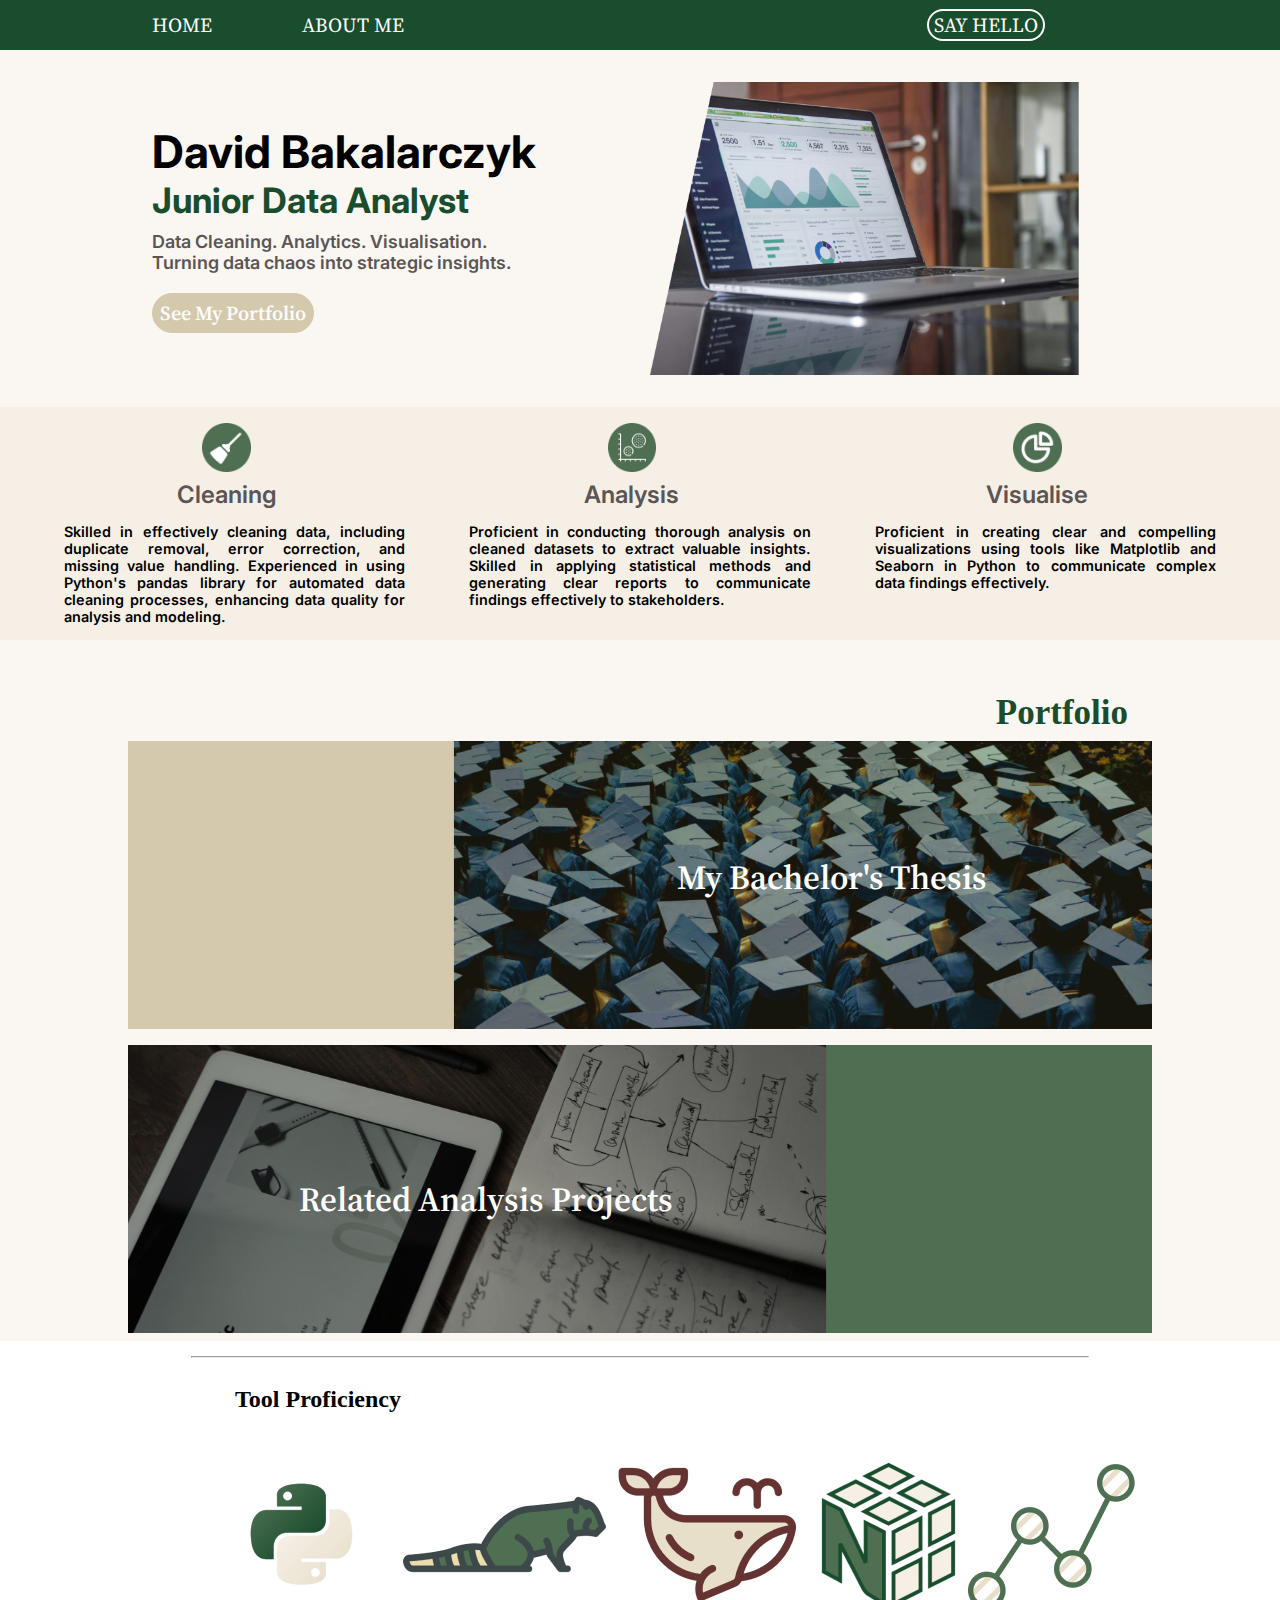
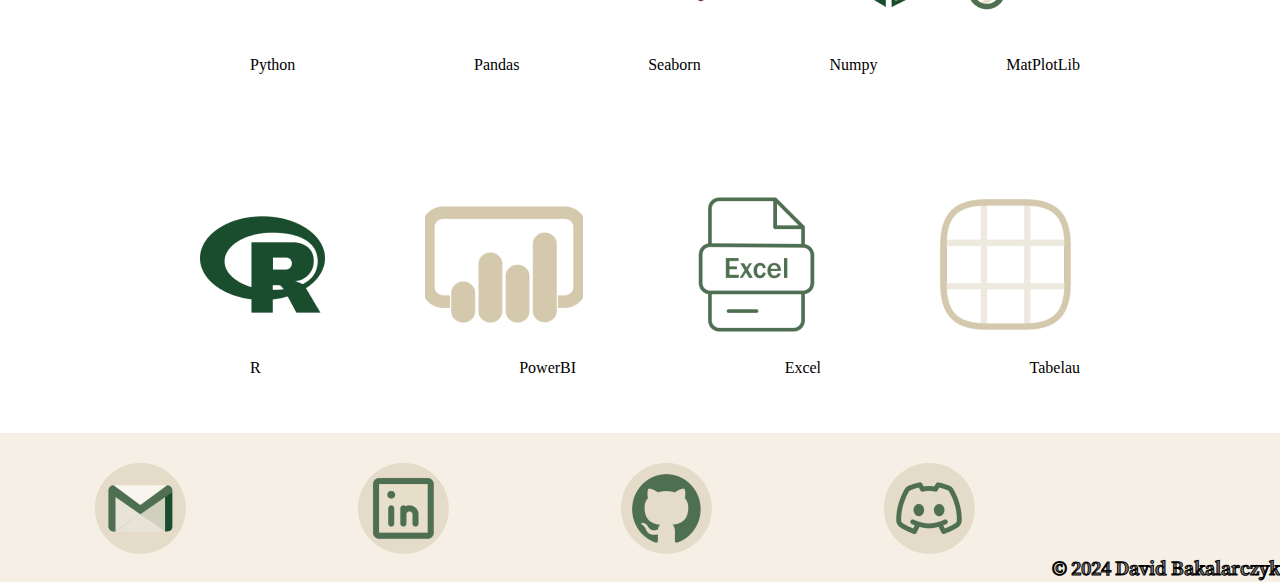
==== commit ae313f4a: "Improvement of Portfolio Section: Rescale Elements and make grid inside section" ====
--- a/index.html
+++ b/index.html
@@ -65,20 +65,19 @@
     </section>
 
     <section>
-        <div class="grid-container">
+        <div class="porfolio-section">
             <div>
-                <h2 class="job-title label-portfolio">Portfolio</h2>
+                <h2>Portfolio</h2>
             </div>
-            <div class="grid-item">
+            <div>
                 <img src="./static/graduation_image.png" alt="Graduation image with phrase:'My Bachelor's Thesis'"/>
-                <div class="white-text">My Bachelor's Thesis</div>
+                <h3 class="first-text">My Bachelor's Thesis</h3>
             </div>
-            <div class="grid-item">
+            <div>
                 <img src="./static//related_image.png" alt="Related Analysis Projects Image"/>
-                <div class="white-text-1">Related Analysis Projects</div>
+                <h3 class="second-text">Related Analysis Projects</h3>
             </div>
         </div>
-
     </section>
 
     <section class="Tool-Proficiency">
--- a/static/styles.css
+++ b/static/styles.css
@@ -168,20 +168,63 @@
 /* SHORT DESRIBSTION END */
 
 
-
-.grid-container {
+.porfolio-section {
+    background-color: #FAF7F2;
     display: grid;
     grid-template-columns: auto;
-}
-
-.grid-item {
+    padding-top: 1.5rem;
+    position: relative;
+}
+
+.porfolio-section h2 {
+    font-size: 2.1875rem;
+    padding-right: 9.5rem;
+    margin-bottom: 0;
+    color: #1A4D2E;
+    justify-content: stretch;
+    text-align: right;
+}
+
+.porfolio-section img {
+    width: 100%;
+    height: 18rem;
+    max-height: 100%;
+    max-width: 80%;
+    display: block;
+    margin:  0.5rem auto;
+}
+
+
+.porfolio-section h3 {
+    color: white;
+    font-size: 2.125rem;
+    font-family: "Source Serif 4", serif;
+    font-weight: 600;
+}
+
+
+.first-text {
+    position: absolute;
+    top: 29%; 
+    left: 65%; 
+    transform: translate(-50%, -50%);
+}
+
+.second-text {
+    position: absolute;
+    top: 75%; 
+    left: 38%; 
+    transform: translate(-50%, -50%);
+}
+
+/* .portfolio-item {
     padding: 1.25rem;
     text-align: center;
     position: relative; 
     display: inline-block;
-}
-
-.white-text {
+} */
+
+/* .white-text {
     position: absolute; 
     top: 50%; 
     left: 62.5%; 
@@ -191,7 +234,7 @@
     font-size: 3.125rem;
     font-family: "Source Serif 4", serif;
     font-weight: 600;
-}
+} */
 
 .white-text-1 {
     position: absolute; 
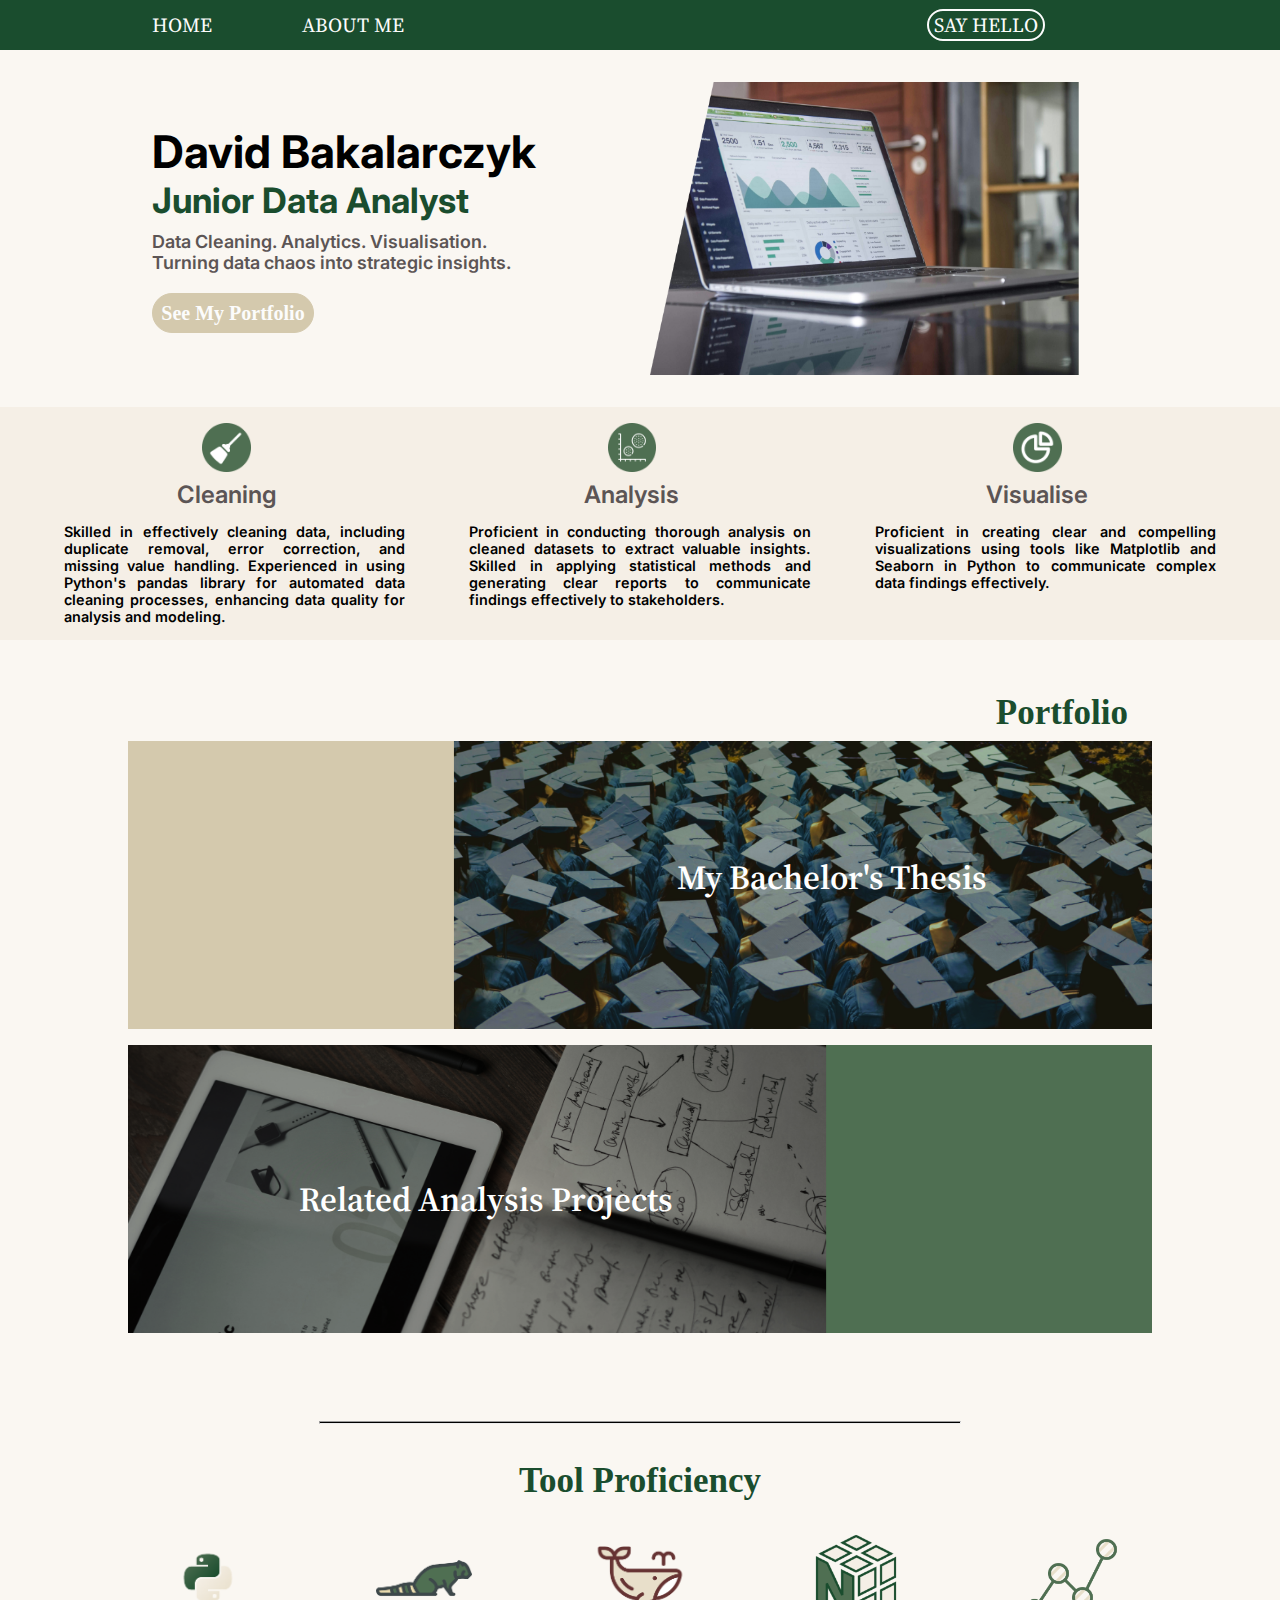
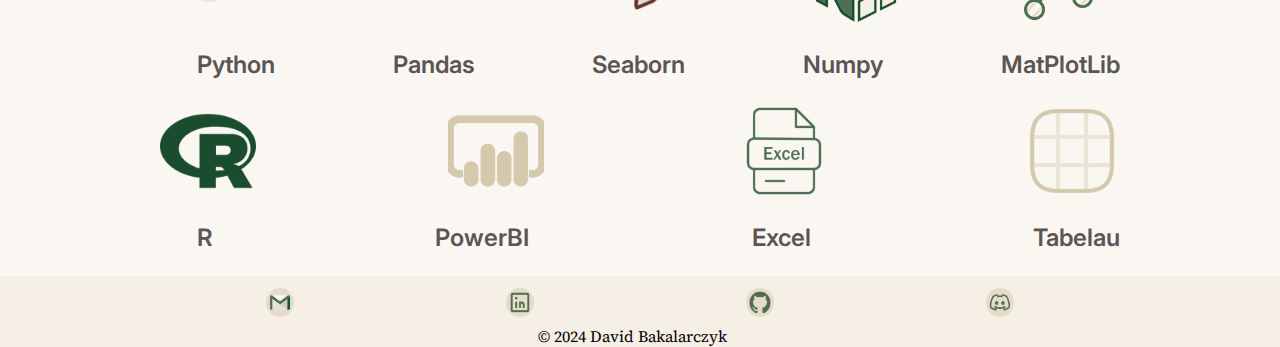
==== commit 24ca84b3: "Footer update: rescale imgs and create grid with two rows + Rescale 'Tools' section" ====
--- a/index.html
+++ b/index.html
@@ -80,66 +80,55 @@
         </div>
     </section>
 
-    <section class="Tool-Proficiency">
-        <div> 
-            <div><hr style="width: 70%; margin-top: 15px;"/></div>
-            <div class="grid-container-python">
-                <h2 class="job-title label-tool">Tool Proficiency</h2>
-            </div>
-            <div class="grid-container-python">
-                <div>
-                    <img src="./static/python_svg_icon.png">
-                </div>
-                <div>
-                    <img src="./static/pandas__svg_icon.png">
-                </div>
-                <div>
-                    <img src="./static/seaborn_svg_icon.png">
-                </div>
-                <div>
-                    <img src="./static/numpy_svg_icon.png">
-                </div>
-                <div>
-                    <img src="./static/matplotlib_svg_icon.png">
-                </div>
-            </div>
-            <div class="grid-container-python">
-                <p class="short-description" style="margin: 0px 50px;">Python</p>
-                <p class="short-description">Pandas</p>
-                <p class="short-description">Seaborn</p>
-                <p class="short-description">Numpy</p>
-                <p class="short-description">MatPlotLib</p>
-            </div>
-            <div class="grid-container-python" style="margin-top: 100px;">
-                <div>
-                    <img src="./static/r_svg_icon.png">
-                </div>
-                <div>
-                    <img src="./static/powerbi_svg_icon.png">
-                </div>
-                <div>
-                    <img src="./static/excel_svg_icon.png">
-                </div>
-                <div>
-                    <img src="./static/tabelau_svg_icon.png">
-                </div>
-            </div> 
-            <div class="grid-container-python">
-                <p class="short-description" style="margin: 0px 50px;">R</p>
-                <p class="short-description">PowerBI</p>
-                <p class="short-description">Excel</p>
-                <p class="short-description">Tabelau</p>
+    <section class="tools-section">
+        <div>
+            <hr/>
+        </div>
 
-            </div>
+        <div>
+            <h2>Tool Proficiency</h2>
+        </div>
+
+        <div class="tools-container">
+            <img src="./static/python_svg_icon.png">
+            <img src="./static/pandas__svg_icon.png">
+            <img src="./static/seaborn_svg_icon.png">
+            <img src="./static/numpy_svg_icon.png">
+            <img src="./static/matplotlib_svg_icon.png">
+        </div>
+        
+        <div class="tools-container">
+            <p>Python</p>
+            <p>Pandas</p>
+            <p>Seaborn</p>
+            <p>Numpy</p>
+            <p>MatPlotLib</p>
+        </div>
+
+        <div class="tools-container">
+            <img src="./static/r_svg_icon.png">
+            <img src="./static/powerbi_svg_icon.png">
+            <img src="./static/excel_svg_icon.png">
+            <img src="./static/tabelau_svg_icon.png">
+        </div>
+
+        <div class="tools-container">
+            <p>R</p>
+            <p>PowerBI</p>
+            <p>Excel</p>
+            <p>Tabelau</p>
         </div>
     </section>
 
     <footer class="footer">
-        <p class="footer-label">© 2024 David Bakalarczyk</p>
-        <img class="footer-item" src="./static/icon_gmail.png" style="grid-area: 1 / 1 / 2 / 2;" />
-        <img class="footer-item" src="./static/icon_linkedin.png" style="grid-area: 1 / 2 / 2 / 3;"/>
-        <img class="footer-item" src="./static/icon_github.png" style="grid-area: 1 / 3 / 2 / 4;"/>
-        <img class="footer-item" src="./static/icon_discord.png" style="grid-area: 1 / 4 / 2 / 5;"/>
+        <div class="tools-container">
+            <img src="./static/icon_gmail.png"/>
+            <img src="./static/icon_linkedin.png"/>
+            <img src="./static/icon_github.png"/>
+            <img src="./static/icon_discord.png"/>
+        </div>
+        <p>© 2024 David Bakalarczyk</p>
+
     </footer>
 
   </body>
--- a/static/styles.css
+++ b/static/styles.css
@@ -106,7 +106,7 @@
     border: 0.0625rem solid #D4C9AD;
     background-color: #D4C9AD;
     color: #FCFCFC;
-    font-family: "Source Serif 4", serif;
+    font-family: nf;
     font-weight: 600;
     border-radius: 5.625rem;
     height: 2.5rem;
@@ -167,6 +167,7 @@
 
 /* SHORT DESRIBSTION END */
 
+/* PORTFOLIO SECTION START */
 
 .porfolio-section {
     background-color: #FAF7F2;
@@ -217,68 +218,78 @@
     transform: translate(-50%, -50%);
 }
 
-/* .portfolio-item {
-    padding: 1.25rem;
+/* PORTFOLIO SECTION END */
+
+/* TOOL SECTION START */
+
+.tools-section {
+    background-color: #FAF7F2;
+    display: grid;
+    grid-template-rows: repeat(4, auto);
+    justify-items: stretch;
+    align-items: stretch;
+}
+
+.tools-section hr {
+    width: 50%; 
+    height: 0.07rem;
+    background-color: #000000;
+    margin-top: 5rem;
+}
+
+.tools-section h2 {
+    font-size: 2.1875rem;
+    color: #1A4D2E;
+    justify-content: stretch;
     text-align: center;
-    position: relative; 
+}
+
+
+.tools-container {
+    display: flex;
+    justify-content: space-between;
+    align-items: center;
+    margin: auto 10rem;
+
+}
+
+.tools-container img {
+    max-width: 10%;
     display: inline-block;
-} */
-
-/* .white-text {
-    position: absolute; 
-    top: 50%; 
-    left: 62.5%; 
-    transform: translate(-50%, -50%); 
-    color: white;
-    padding: 0.625rem;
-    font-size: 3.125rem;
-    font-family: "Source Serif 4", serif;
-    font-weight: 600;
-} */
-
-.white-text-1 {
-    position: absolute; 
-    top: 50%; 
-    left: 37%; 
-    transform: translate(-50%, -50%); 
-    color: white;
-    padding: 0.625rem;
-    font-size: 3.125rem;
-    font-family: "Source Serif 4", serif;
-    font-weight: 600;
-}
-
-.grid-container-python {
-    display: flex;
-    justify-content: space-between; 
-    align-items: center;
-    margin: 0 12.5rem;
-}
-
-.label-tool {
-    margin-left: 2.1875rem;
-}
+}
+
+.tools-section p {
+    color: #5C5555;
+    font-size: 1.5rem;
+    font-weight: 600;
+    font-family: "Inter";
+    padding: auto;
+    margin-left: 2.3rem;
+}
+
+/* TOOL SECTION END */
+
+
 
 .footer {
     background-color: #F5EFE6;
-    display: grid;
-    grid-template-columns: repeat(4, 1fr);
-    grid-template-rows: 1fr 0.1fr;
-    margin-top: 2.5rem;
-}
-
-.footer-item {
-    margin: 0 4.0625rem;
-    padding: 1.875rem 0.625rem 0 1.875rem;
-}
-
-.footer-label {
-    font-size: 1.25rem;
+}
+
+.footer img {
+    max-width: 3%;
+    display: inline-block;
+    margin: auto;
+    padding-top: 0.75rem;
+}
+
+.footer p {
+    grid-row: 2;
+    grid-column: 1/5;
+    margin: 0;
+    padding-right: 1rem;
+    padding-top: 0.5rem;
+    text-align: center;
+    font-weight: 400;
     font-family: "Source Serif 4", serif;
-    -webkit-text-fill-color: gray; 
-    -webkit-text-stroke-width: 1px;
-    -webkit-text-stroke-color: black;
-    font-weight: 600;
-    grid-area: 2/5/3/6;
-    margin: 0;
-}+}
+
